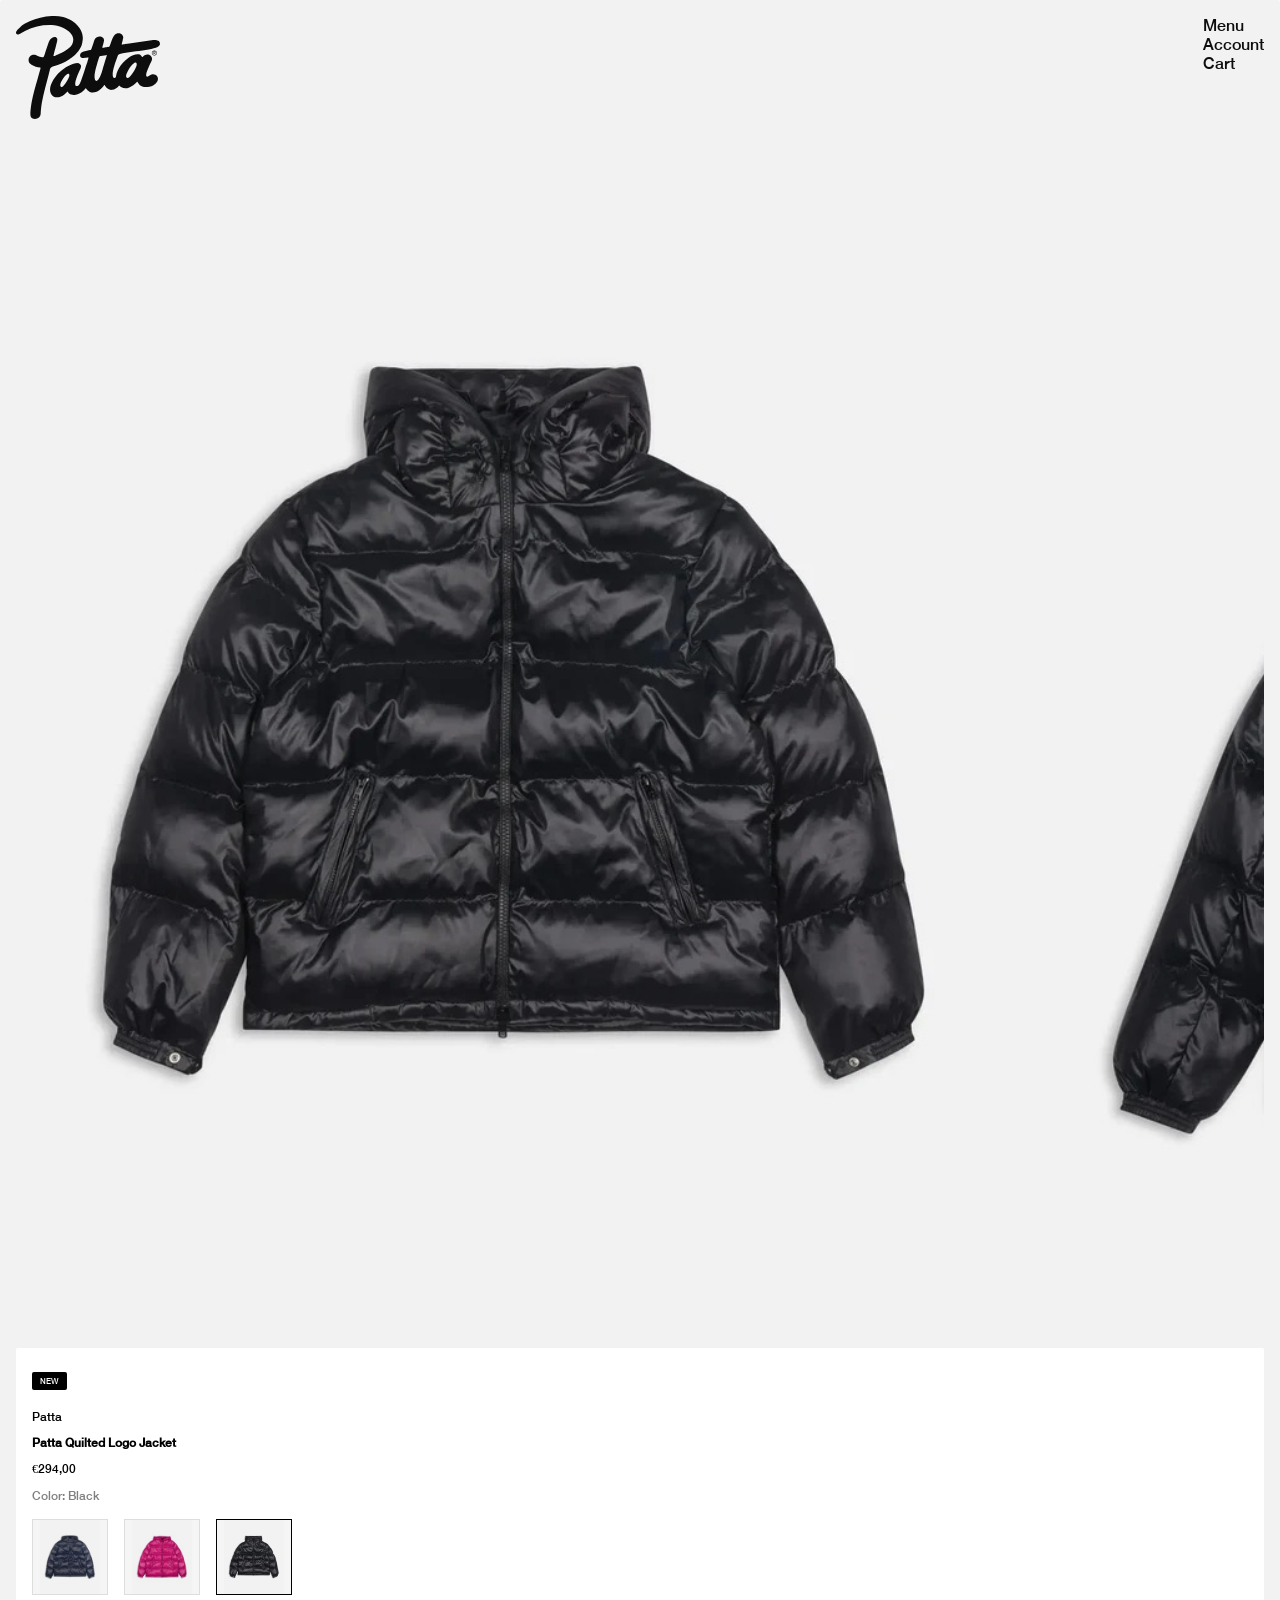
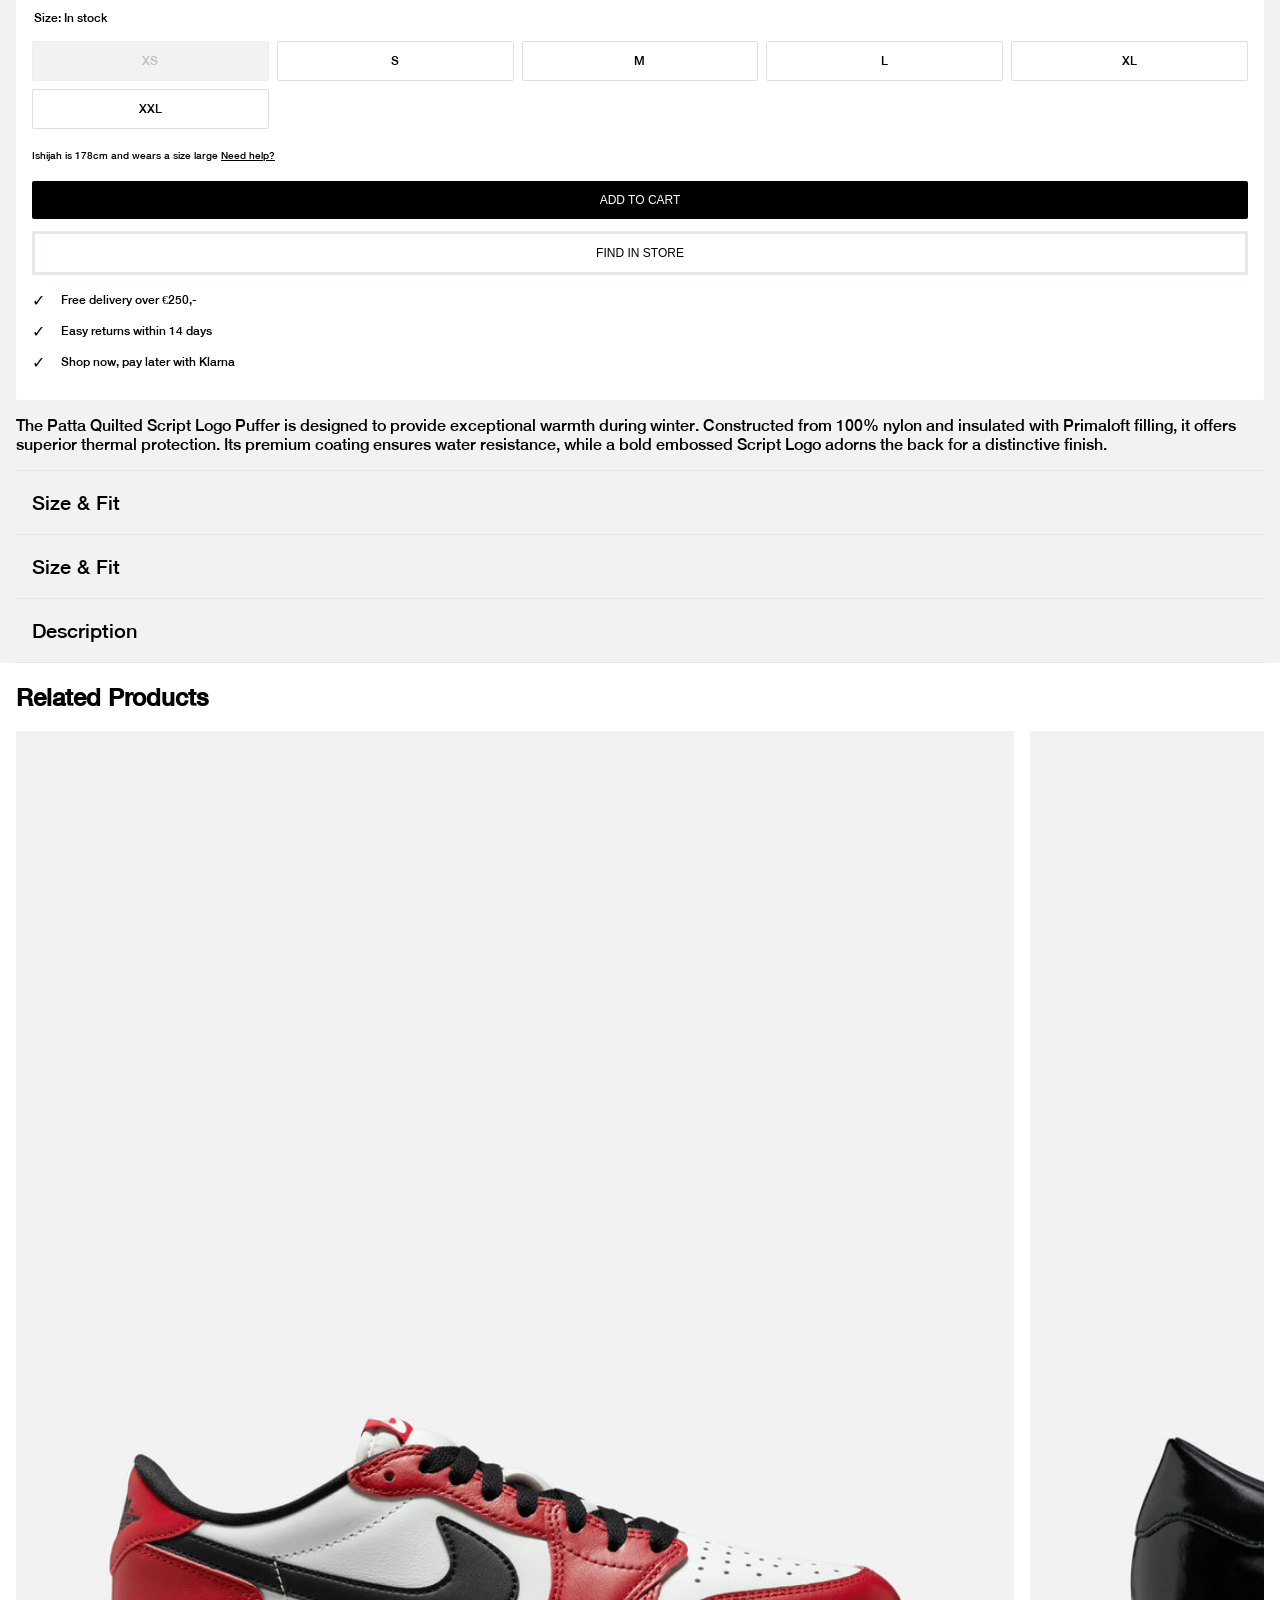
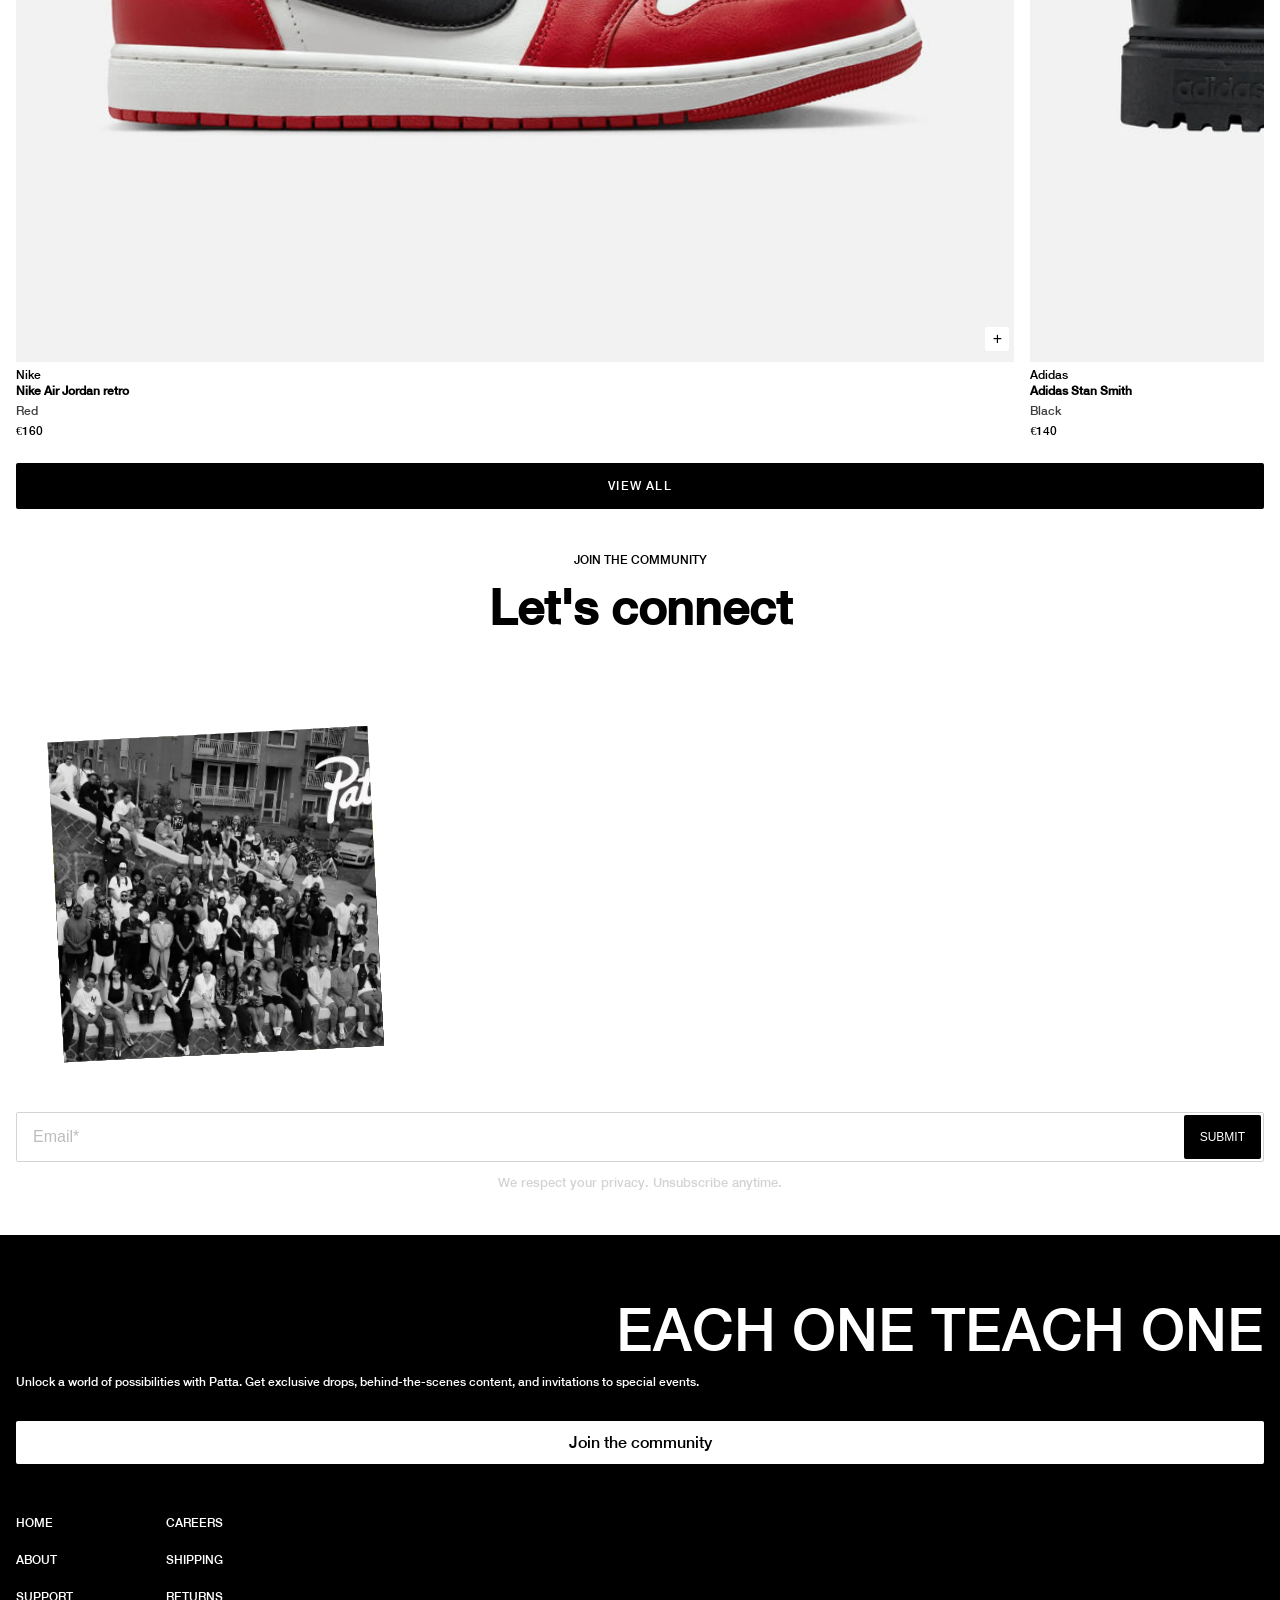
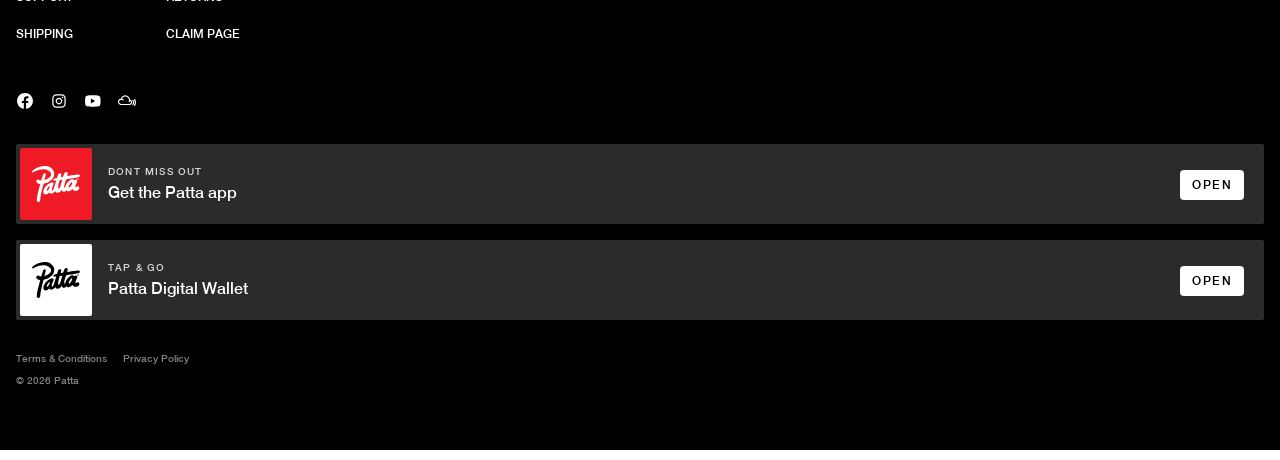
==== product.html @ f7dafc35 "Add files via upload" ====
<!DOCTYPE html>
<html lang="nl">
	
<head>
	<meta charset="UTF-8">
	<meta name="author" content="Daan de Sanders">
	<meta name="viewport" content="width=device-width, initial-scale=1">
	
	<title>Patta</title>
	
	<link href="styles/product.css" rel="stylesheet">
	<link rel="icon" type="image/svg+xml" href="images/PattaLogoSite.png">
</head>

<body>
	<header>
		<nav>
			<img src="/images/pattaLogo.svg" alt="patta logo svg">
			<ul>
				<li><a href="">Menu</a></li>
				<li><a href="">Account</a></li>
				<li><a href="">Cart</a></li>
			</ul>
		</nav>
	</header>

    <main>
        <section>
            <ul>
                <li><img src="/images/JasZwart.jpeg" alt=""></li>
                <li><img src="/images/JasZwartAchterkant.jpeg" alt=""></li>
                <li><img src="/images/JasZwartCloseUp.jpeg" alt=""></li>
                <li><img src="/images/JasZwartCloseUp2.jpeg" alt=""></li>
                <li><img src="/images/JasZwartAchterkantModel.jpeg" alt=""></li>
            </ul>

            <ul>
                <li>
                    <p>NEW</p>
                    <p>Patta</p>
                    <h1>Patta Quilted Logo Jacket</h1>
                    <p>€294,00</p>
                    <p>Color: Black</p>
                </li>
                <li>
                    <ul>
                        <li>
                        <label>
                            <input type="radio" name="color" value="blue">
                            <img src="/images/PufferBlauw.png" alt="">
                        </label>
                        </li>

                        <li>
                        <label>
                            <input type="radio" name="color" value="pink">
                            <img src="/images/PufferRozeProduct.jpeg" alt="">
                        </label>
                        </li>

                        <li>
                        <label>
                            <input type="radio" name="color" value="black" checked>
                            <img src="/images/JasZwart.jpeg" alt="">
                        </label>
                        </li>
                    </ul>
                </li>
                <li>
                    <form>
                        <fieldset>
                            <legend>Size: In stock</legend>

                            <label>
                            <input type="radio" name="size" value="XS" disabled>
                            XS
                            </label>

                            <label>
                            <input type="radio" name="size" value="S">
                            S
                            </label>

                            <label>
                            <input type="radio" name="size" value="M">
                            M
                            </label>

                            <label>
                            <input type="radio" name="size" value="L">
                            L
                            </label>

                            <label>
                            <input type="radio" name="size" value="XL">
                            XL
                            </label>

                            <label>
                            <input type="radio" name="size" value="XXL">
                            XXL
                            </label>
                        </fieldset>
                            <p>Ishijah is 178cm and wears a size large
                                <a href="">Need help?</a>
                            </p>
                            <button type="submit">ADD TO CART</button>
                            <button>FIND IN STORE</button>
                        </form>
                    </li>
                    <li>
                        <ul>
                            <li>
                                <p>Free delivery over €250,-</p>
                            </li>
                            <li>
                                <p>Easy returns within 14 days</p>
                            </li>
                            <li>
                                <p>Shop now, pay later with Klarna</p>
                            </li>
                        </ul>
                    </li>
    </ul>

    <p>The Patta Quilted Script Logo Puffer is designed to provide exceptional warmth during winter. Constructed from 100% nylon and insulated with Primaloft filling, it offers superior thermal protection. Its premium coating ensures water resistance, while a bold embossed Script Logo adorns the back for a distinctive finish.</p>
       
        <details>
            <summary>
                Size & Fit
            </summary>
                <p>
                    Ishijah is 178cm and wears a size large
                </p>
                <a href="">Need help?</a>
       </details>

        <details>
            <summary>
                Size & Fit
            </summary>
                <p>
                    We offer UPS Standard, Express Saver, and Express shipping options. Final prices are calculated at checkout and exclude import duties which will be charged by UPS after clearing customs.
                    <br>
                    We accept returns within 14 days. We kindly remind you that sale items can only be refunded as store credit.
                    </br>
                </p>
                <a href="">More info</a>
       </details>

        <details>
            <summary>
                Description
            </summary>
                <p>
                    - Main fabric: 100% Nylon (Coated)
                    - Water resistant
                    - Primaloft filling (100% polyester)
                    - Soft polyamide lining (100% polyamide)
                    - Large script logo quilted artwork on back
                    - Drawcord adjustable hem and hood
                    - Snap Button adjustable cuff
                    - YKK main and pocket zip closures
                </p>
       </details>
</section>

<section>
    <h2>
        Related Products
    </h2>
    <ul>
        <li>
          <article>
            <a href="">
                <img src="/images/NikeRood.jpg" alt="Lage rode Nike schoenen">
              <p>Nike</p>
				<h3>Nike Air Jordan retro</h3>
			  <p>Red</p>
              <p>€160</p>
            </a>
			<button>+</button>
          </article>
        </li>

        <li>
          <article>
            <a href="">
                <img src="/images/AdidasZwart.jpg" alt="lage zwarte adidias schoenen">
			  <p>Adidas</p>
			<h3>Adidas Stan Smith</h3>
			  <p>Black</p>
              <p>€140</p>
            </a>
        <button>+</button>
          </article>
        </li>

		<li>
          <article>
            <a href="">
                <img src="/images/JordanWit.png" alt="zwarte adidias">
			  <p>Jordan</p>
			<h3>Air Jordan 4</h3>
			  <p>White</p>
              <p>€140</p>
            </a>
        <button>+</button>
          </article>
        </li>

		<li>
          <article>
            <a href="">
                <img src="/images/NikeZwart.jpg" alt="zwarte adidias">
			  <p>Jordan</p>
			<h3>Air Jordan 4</h3>
			  <p>White</p>
              <p>€140</p>
            </a>
            <button>+</button>
          </article>
        </li>

      </ul>
    <a href="">View all</a>

</section>

	<section>
	<p> join the community</p>
      <h2>Let's connect</h2>
	  <ul>
		<li>
			<img src="/images/Familie.jpeg" alt="">
		</li>

		<li>
			<img src="/images/Gang.jpeg" alt="">
		</li>

		<li>
			<img src="/images/HardLopen.jpeg" alt="">
		</li>

		<li>
			<img src="/images/JasWaslijn.jpeg" alt="">
		</li>

		<li>
			<img src="/images/MeisjeJas.jpeg" alt="">
		</li>

		<li>
			<img src="/images/PattaBarca.jpeg" alt="">
		</li>

		<li>
			<img src="/images/RaceFietsen.jpeg" alt="">
		</li>

		<li>
			<img src="/images/Team.png" alt="">
		</li>
	  </ul>

      <form action="" method="post">
		<input type="email" placeholder="Email*" />
        <button type="submit">Submit</button>
      </form>
      <p>We respect your privacy. Unsubscribe anytime.</p>
    </section>
    </main>

    	<footer>
		<p>Each one Teach one</p>
		<p>Unlock a world of possibilities with Patta. Get exclusive drops, behind-the-scenes content, and invitations to special events.</p>
		<a href="">Join the community</a>
		<nav aria-label="Footer">
		<ul>
			<li><a href="">Home</a></li>
			<li><a href="">About</a></li>
			<li><a href="">Support</a></li>
			<li><a href="">Shipping</a></li>
		</ul>

		<ul>
			<li><a href="">Careers</a></li>
			<li><a href="">Shipping</a></li>
			<li><a href="">Returns</a></li>
			<li><a href="">Claim page</a></li>
		</ul>

		<ul>
			<li><a href=""><img src="/images/FacebookLogo.svg" alt=""></a></li>
			<li><a href=""><img src="/images/InstagramLogo.svg" alt=""></a></li>
			<li><a href=""><img src="/images/YouTubeLogo.svg" alt=""></a></li>
			<li><a href=""><img src="/images/MixCloudLogo.png" alt=""></a></li>

		</ul>
		</nav>

		<ul>
			<li><img src="/images/PattaAppRood.svg" alt=""></li>
			<li><p>dont miss out</p>
			<p>Get the Patta app</p></li>
			<li><a href="">OPEN</a></li>
		</ul>

		<ul>
			<li><img src="/images/PattaAppLogoWit.svg" alt=""></li>
				<li><p>TAP & GO</p>
				<p>Patta Digital Wallet</p></li>
			<li><a href="">OPEN</a></li>
		</ul>
<ul>
	<li><a href="">Terms & Conditions</a></li>
	<li><a href="">Privacy Policy</a></li>
</ul>

<p>© 2026 Patta</p>
  </footer>

  	<script defer src="scripts/script.js"></script>
</body>
---- styles/product.css ----
/**************/
/* CSS REMEDY */
/**************/
*, *::after, *::before {
  box-sizing:border-box;  
}






/*********************/
/* CUSTOM PROPERTIES */
/*********************/
:root {
	/* startje */
	--color-text:#111;
	--color-background:#eee;
}

@font-face {
  font-family: "Helvetica Neue";
  src: url("../fonts/HelveticaNeue-Medium.ttf") format("truetype");
  font-weight: 500;
  font-style: normal;
  font-display: swap;
}

body{
	  font-family: "Helvetica Neue";
}

html, body {
  width: 100%;
  margin: 0;
  padding: 0;
  overscroll-behavior: none;
  

  /* nodig voor het omkeer effect van de elementen in de header */
  /* bron sanne */
  background-color: #fff;;
}

header {
  position: fixed;
  top: 0;
  left: 0;
  right: 0;
  z-index: 10; 
  transition: transform 0.3s ease;

  /* voor het omkeer effect van de elementen in de header */
  /* bron sanne */
  mix-blend-mode: difference;
  color:white;
}

header.poef {
  transform: translateY(-100%);
}

header nav{
	display: flex;
 	justify-content: space-between;
}

header nav img{
	width: 10rem;
	padding-left: 16px;
	padding-top: 16px;

}

header nav ul {
	list-style: none;
	margin: 0;
	padding: 16px;
	font-family: Helvetica Neue;

}

header nav a{
	color: inherit;
  	text-decoration: none;
}

section:first-of-type {
    background-color: #F2F2F2;
	width: 100%;
    padding-left: 16px;
    padding-right: 16px;
    border-radius: 2px;
}

section:first-of-type > ul:first-of-type{
display: flex;
  gap: 8px;

  list-style: none;
  margin: 0;
  padding: 0;
  padding-top: 100px;

  overflow-x: auto;
  scroll-snap-type: x mandatory;
}

 section:first-of-type ul:first-of-type li{
  flex:0 0 80%;
  scroll-snap-align:start;
}

 section:first-of-type ul:first-of-type img{
  display:block;
  width:100%;
  height:auto;
}

 section:first-of-type > ul:nth-of-type(2){
  list-style:none;
  margin: 0;
  padding: 1em;
  background:#fff;
  border-radius: 2px;
}

 section:first-of-type > ul:nth-of-type(2) > li:first-of-type p:first-of-type{
  display:inline-block;
  padding:.25rem .5rem;
  background:#000;
  color:#fff;
  font-size: 8px;
  border-radius: 2px;
}

 section:first-of-type > ul:nth-of-type(2) > li:first-of-type h1{
  font-size: 12px;
  padding: 0;
  margin: 0;
}


 section:first-of-type > ul:nth-of-type(2) > li:first-of-type p{
font-size: 12px;
}

 section:first-of-type > ul:nth-of-type(2) > li:first-of-type p:nth-of-type(4){
font-size: 12px;
color: gray;
}

section:nth-of-type(1) > ul:nth-of-type(2) > li:nth-of-type(2) > ul{
  display:flex;
  gap:1rem;

  margin:1rem 0;
  padding:0;
  list-style:none;
}

section:nth-of-type(1) > ul:nth-of-type(2) > li:nth-of-type(2) > ul > li {
  flex: 0 0 4.75rem;   /* dit is de breedte */
  height:4.75rem;

  border:1px solid #ddd;
  background:#f5f5f5;
}

section:nth-of-type(1) > ul:nth-of-type(2) > li:nth-of-type(2) > ul > li img{
  width:100%;
  height:100%;
  object-fit:contain;
  display:block;
}

section:nth-of-type(1)
> ul:nth-of-type(2)
> li:nth-of-type(2)
> ul
> li input{
  position:absolute;
  opacity:0;
}

section:nth-of-type(1)
> ul:nth-of-type(2)
> li:nth-of-type(2)
> ul
> li input:checked + img{
  outline:1px solid black;
}

section:first-of-type form fieldset{
  border:0;
  margin:0;
  padding:0;

  display:grid;
  grid-template-columns:repeat(5, 1fr);
  gap:.5rem;
}

section:first-of-type form legend{
  font-size:12px;
    margin-bottom: 1rem;
}

section:first-of-type form fieldset label{
  height: 40px;
  display:grid;
  place-items:center;

  font-size: 12px;

  border:1px solid #e0e0e0;
  border-radius:2px;
  background:#fff;

  cursor:pointer;
}

section:first-of-type form fieldset label input{
  position:absolute;
  opacity:0;
}

/* geselecteerd */
section:first-of-type form fieldset label:has(input:checked){
  border-color:#000;
  border-width: 1px;
}

section:first-of-type form fieldset label:has(input:disabled){
  background:#f2f2f2;
  color:#bdbdbd;
  border-color:#eee;
}

section:first-of-type form p{
    font-size: 10px;
    padding-top: 1em;
    padding-bottom: 1em;
}

section:first-of-type form p a{
    color: #000;
}

section:first-of-type form button:first-of-type{
    color:#fff;
    background-color: #000;
    width: 100%;
    padding-top: 1em;
    padding-bottom: 1em;
    border: none;
    font-size: 12px;
    border-radius: 2px;
}

section:first-of-type form button:nth-of-type(2){
    color:#000;
    background-color: #fff;
    width: 100%;
    padding-top: 1em;
    padding-bottom: 1em;
    margin-top: 1em;
    border: solid #e5e7eb;
    font-size: 12px;
    border-radius: 2px;
}

section:first-of-type > ul:nth-of-type(2) > li:nth-of-type(4) > ul{
  list-style:none;
  padding:0;
  margin: 0;
  margin-top: 1em;
}

section:first-of-type > ul:nth-of-type(2) > li:nth-of-type(4) > ul > li::before{
  content:"✓";

}

section:first-of-type > ul:nth-of-type(2) > li:nth-of-type(4) > ul > li{
  display:flex;
  gap:1rem;
  align-items:center;
  margin:.75rem 0;
}

section:first-of-type > ul:nth-of-type(2) > li:nth-of-type(4) > ul > li p{
  margin:0;
  font-size:12px;
}

section:first-of-type details{
  border-top:1px solid #e6e6e6;
}

section:first-of-type details:last-of-type{
  border-bottom:1px solid #e6e6e6;
}

section:first-of-type summary{
  list-style:none;
  cursor:pointer;

  padding:1.25rem 16px;

  display:flex;
  align-items:center;
  justify-content:space-between;

  font-size:1.25rem;
}


section:nth-of-type(2){
  padding-left:16px;
  padding-right:16px;
}

section:nth-of-type(2) article{
  position:relative;
}

section:nth-of-type(2) button{
  position:absolute;
  bottom:88px;
  right:5px;
  background-color:white;
  border:none;
  border-radius:2px;
  margin:0;
  padding:0;
  width:24px;
  height:24px;
  font-size:16px;
}

section:nth-of-type(2) ul{
  display:flex;
  gap:16px;

  list-style:none;
  margin:0;
  padding:0;

  overflow-x:auto;
  scroll-snap-type:x mandatory;
}

section:nth-of-type(2) li{
  flex:0 0 80%;
  scroll-snap-align:start;
}

section:nth-of-type(2) ul li img{
  width:100%;
  height:100%;
  object-fit:contain;
  display:block;
}

section:nth-of-type(2) > a:last-of-type{
  display:block;
  margin-top:24px;
  padding:16px 0;

  background:black;
  color:white;

  text-align:center;
  text-transform:uppercase;
  letter-spacing:0.1em;
  font-size:12px;

  text-decoration:none;
  border-radius:2px;
}

section:nth-of-type(2) a{
  text-decoration:none;
  color:black;
}

section:nth-of-type(2) p {
	font-size: 12px;
	margin: 0;
	padding: 0;
	padding-top: 6px;
}

section:nth-of-type(2) article p:nth-of-type(2) {
  opacity: 0.75;
}

section:nth-of-type(2) h3 {
	font-size: 12px;
	margin: 0;
	padding-top: 2px;

}


section:last-of-type{
  padding-left:16px;
  padding-right:16px;
  margin-top:32px;
  margin-bottom:32px;
  text-align:center;
  overflow:hidden;
}

section:last-of-type p:first-of-type{
  text-transform:uppercase;
  font-size:12px;
}

section:last-of-type h2{
    font-size: 48px;
    padding: 0;
    margin: 0;
    padding-bottom: 28px;
}

/* bron sanne */
section:last-of-type ul{
  --blokje-size:min(60vw, 20em);
  --caro-duration:32s;

  margin:0;
  padding-top:3rem;
  padding-bottom:5rem;
  list-style-type:"";

  display:grid;

  perspective:90em;
  transform-style:preserve-3D;

  rotate:z -3deg;
}

/* bron sanne */
section:last-of-type li{
  grid-column-start:1;
  grid-row-start:1;
  width:var(--blokje-size);
  aspect-ratio:1;

  animation:rotate3D var(--caro-duration) infinite linear;
  animation-delay:calc(var(--caro-duration) / sibling-count() * sibling-index() * -1);

  backface-visibility:hidden;
}

section:last-of-type:hover li{
  animation-play-state:paused;
}

section:last-of-type ul img{
  width:100%;
  height:100%;
  object-fit:cover;
  display:block;
}

section:last-of-type form{
  width:100%;
  display:flex;
  align-items:center;

  border:1px solid lightgray;
  border-radius:2px;
  background:#fff;
}

section:last-of-type form input{
  flex:1;
  font-size:1rem;
  padding:0 1rem;
  height:3rem;
  border:none;
  min-width:0;
}

section:last-of-type form input::placeholder{
  color:#bdbdbd;
}

section:last-of-type form button{
  border:none;
  background:#000;
  font-size:12px;
  color:#fff;

  padding:15px 1rem;
  margin:0 2px 0 0;

  text-transform:uppercase;
  border-radius:2px;
}

section:last-of-type p:last-of-type{
  font-size:0.8rem;
  color:lightgray;
}

footer{
	background-color: #000;
	color: #fff;
	padding-top: 60px;
	padding-left: 16px;
	padding-right: 16px;
}

footer > p:first-of-type{
	font-size: 58px;
	text-transform: uppercase;
	text-align: right;
	padding: 0;
	margin: 0;
}


footer > p:nth-of-type(2){
	font-size: 12px;
	margin-bottom: 32px;

}

footer > a:first-of-type{
	text-decoration: none;
	background-color:#fff;
	color:#000;
	display: block;
	text-align: center;
	padding: 12px;
	border-radius: 2px;
}


footer nav:nth-of-type(1){
  margin-top: 48px;
  display: grid;
  grid-template-columns: 1fr 1fr;
  gap: 0;
  max-width: 300px;
}

footer nav:nth-of-type(1) ul{
  list-style: none;
  margin: 0;
  padding: 0;
}

footer nav:nth-of-type(1) li{
  margin-bottom: 18px;
}

footer nav:nth-of-type(1) a{
  color: #fff;
  text-decoration: none;
  text-transform: uppercase;
  font-size: 12px;
  background-color: none;
}

footer nav ul:nth-of-type(3) {
  display: flex;
  gap: 16px;
  margin-top: 32px;
}

footer nav ul:nth-of-type(3) img {
  width: 18px;
  height: 18px;
  display: block;
}

footer > ul:nth-of-type(1),
footer > ul:nth-of-type(2) {
  list-style: none;
  padding: 4px;
  display: flex;
  align-items: center;

  gap: 16px;

  background: #2b2b2b;
  border-radius: 2px;
}

footer > ul:nth-of-type(1) li:first-child img,
footer > ul:nth-of-type(2) li:first-child img {
  border-radius: 2px;
  display: block;
}

footer > ul:nth-of-type(1) li:nth-child(2) p:first-child,
footer > ul:nth-of-type(2) li:nth-child(2) p:first-child {
  font-size: 10px;
  letter-spacing: 0.12em;
  margin: 0 0 6px;
  opacity: 0.8;
  text-transform: uppercase;
}

footer > ul li:nth-child(2) {
  flex: 1;
}

footer > ul:nth-of-type(1) li:nth-child(2) p:last-child,
footer > ul:nth-of-type(2) li:nth-child(2) p:last-child {
  font-size: 16px;
  margin: 0;
}

footer > ul:nth-of-type(1) li:last-child a,
footer > ul:nth-of-type(2) li:last-child a {
  text-decoration: none;
  color: #000;
  background: #fff;

  padding: 8px 12px;
  border-radius: 4px;

  font-size: 12px;
  letter-spacing: 0.12em;
  text-transform: uppercase;  
  margin-right: 16px;

}
footer ul:last-of-type {
	list-style: none;
	display: flex;
	padding: 0;
  	margin: 32px 0 8px;
	gap: 16px;
	font-size: 10px;
}

footer ul:last-of-type a {
	text-decoration: none;
	color: gray;
}

footer > p:last-of-type{
	color: gray;
	font-size: 10px;
	padding-bottom: 64px;
}

@keyframes rotate3D {
  0% {
    transform:
      rotateY(0deg)
      translateZ( calc( var(--blokje-size) * 1.3 ) );
  }
  100% {
    transform:
      rotateY(-360deg)
      translateZ( calc( var(--blokje-size) * 1.3  ) );
  }
}
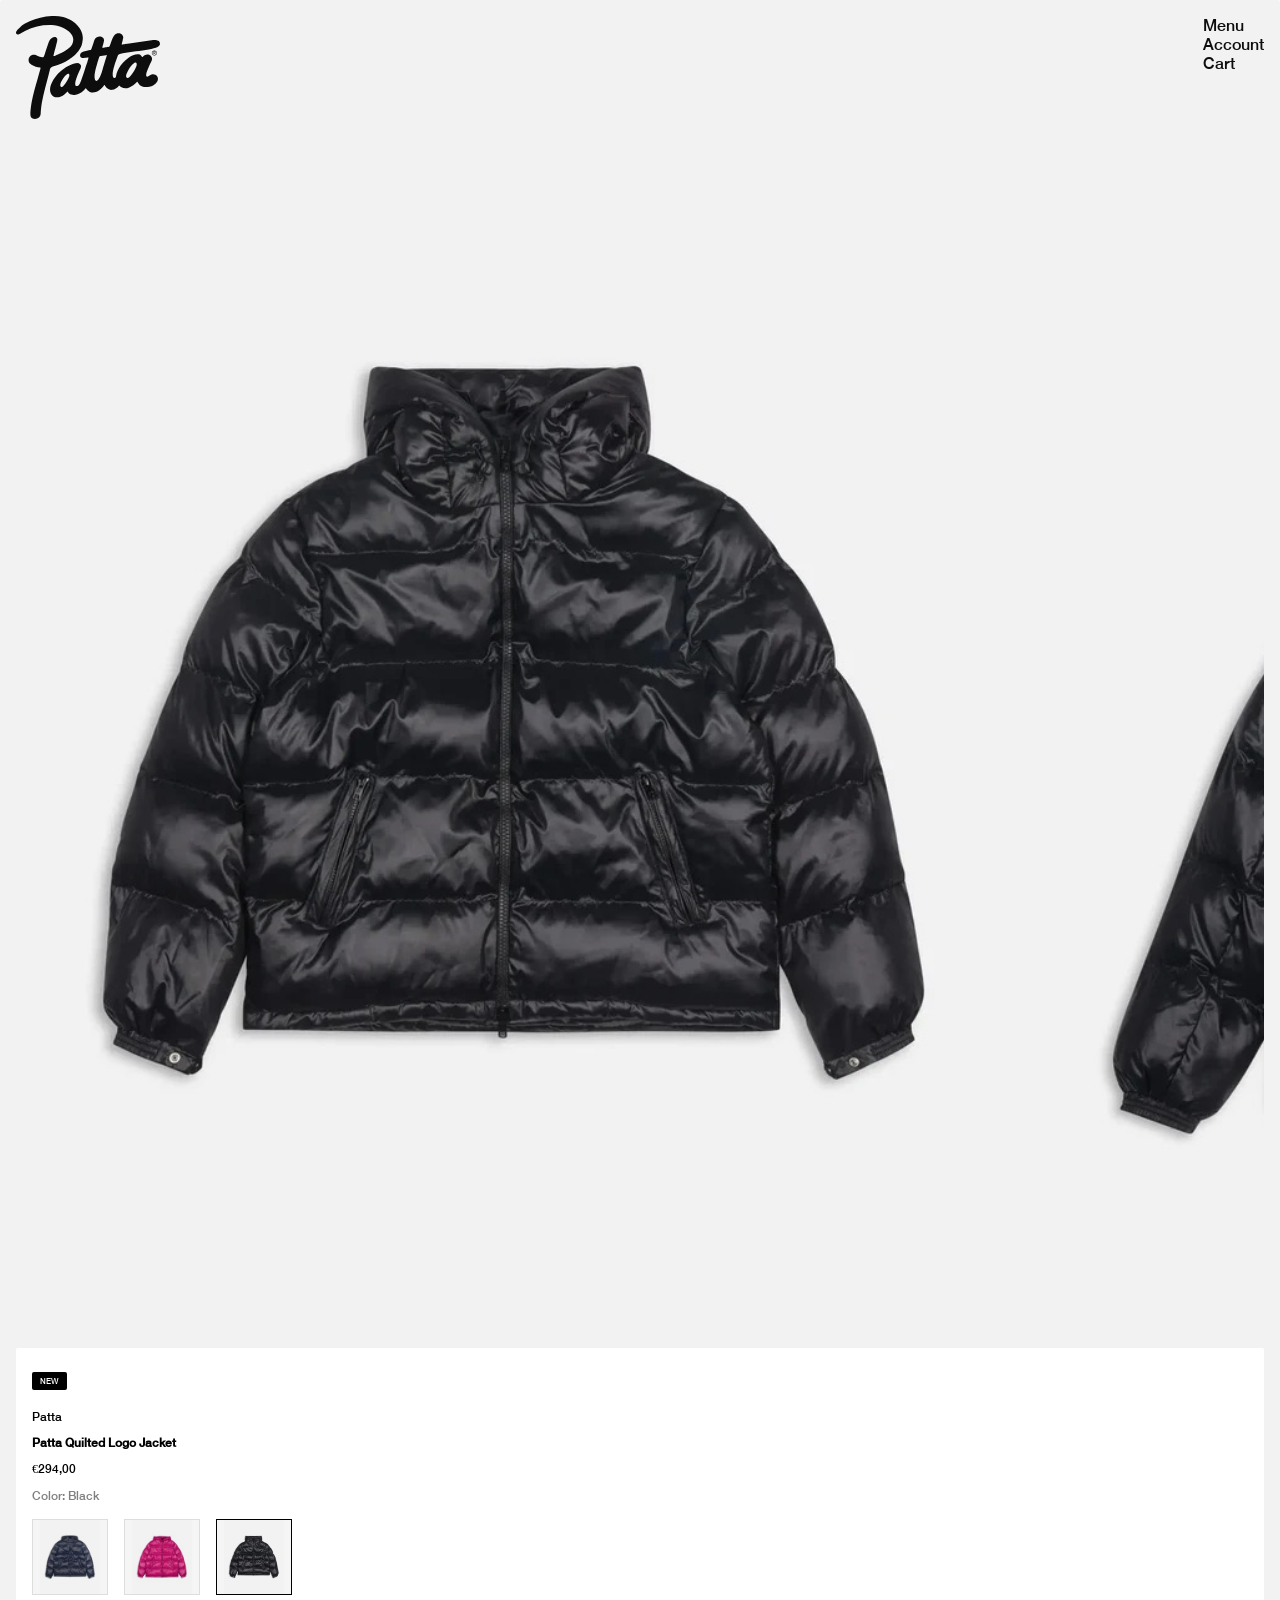
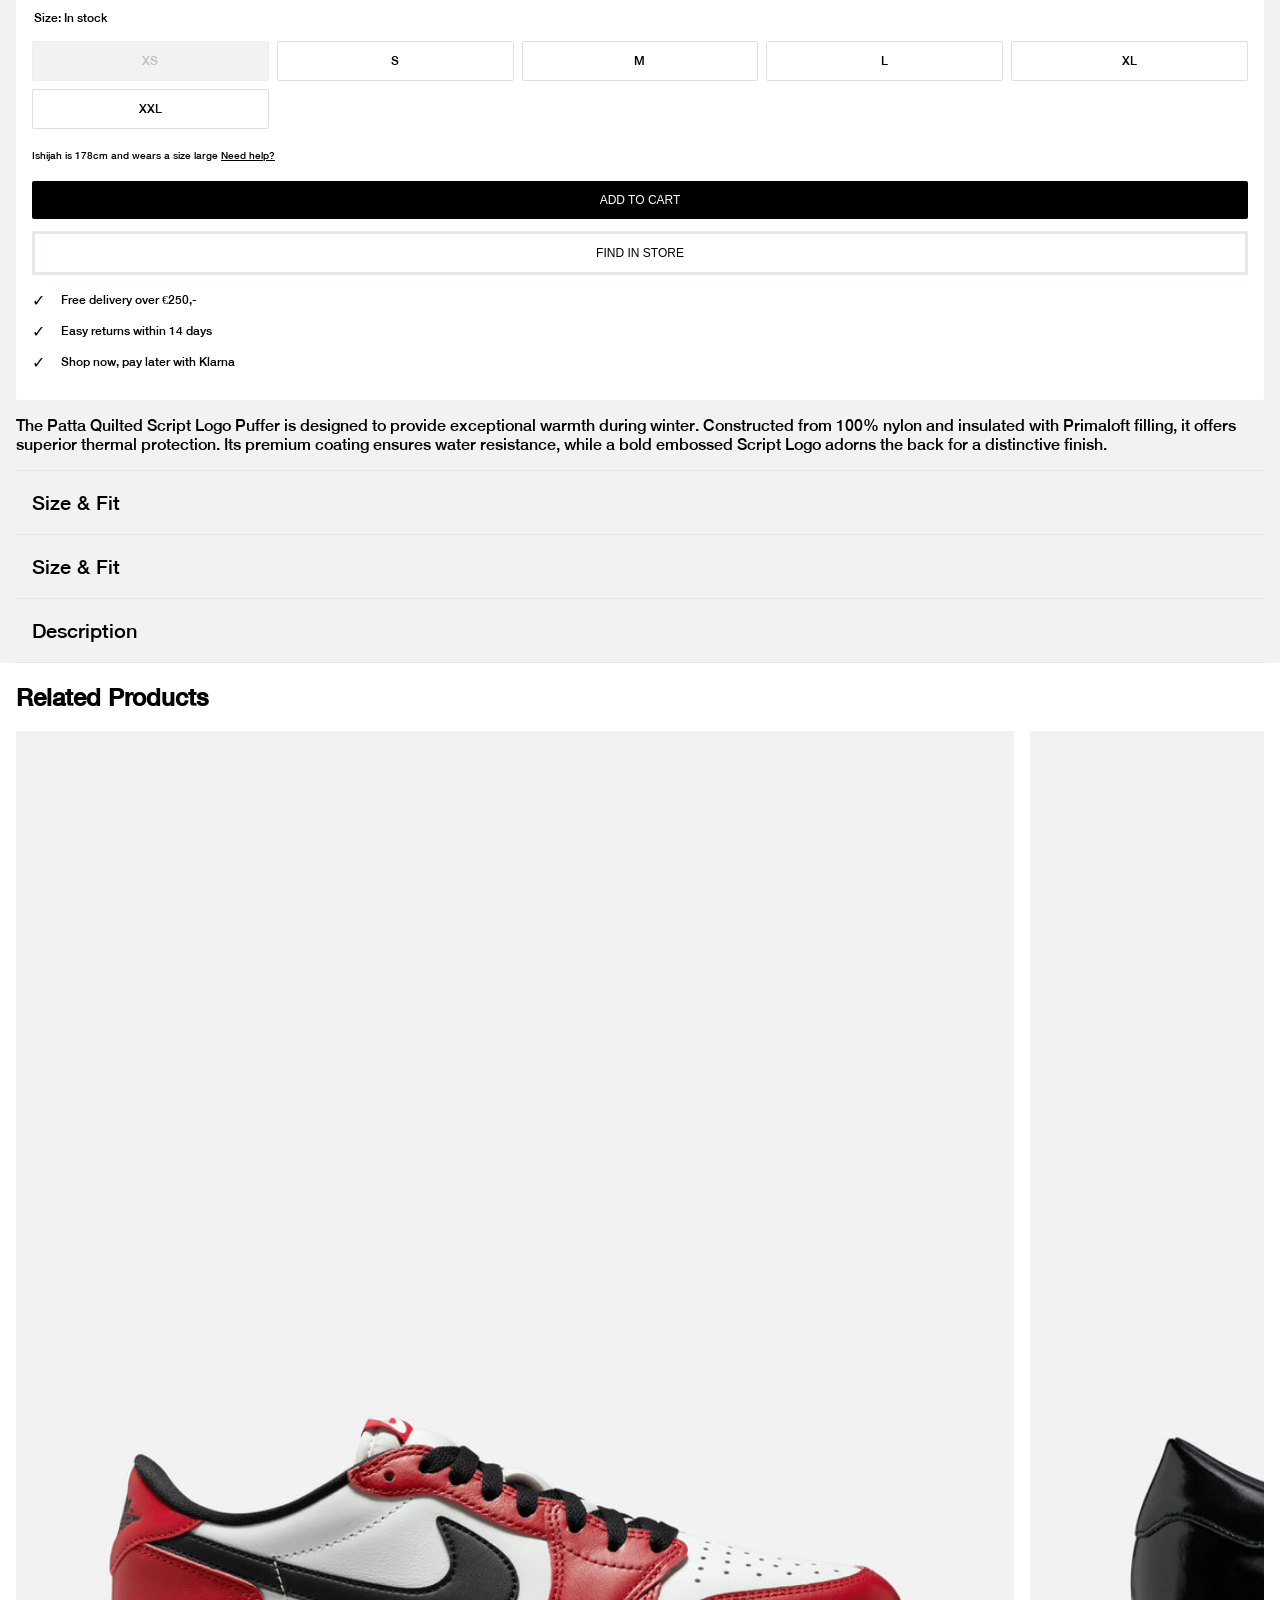
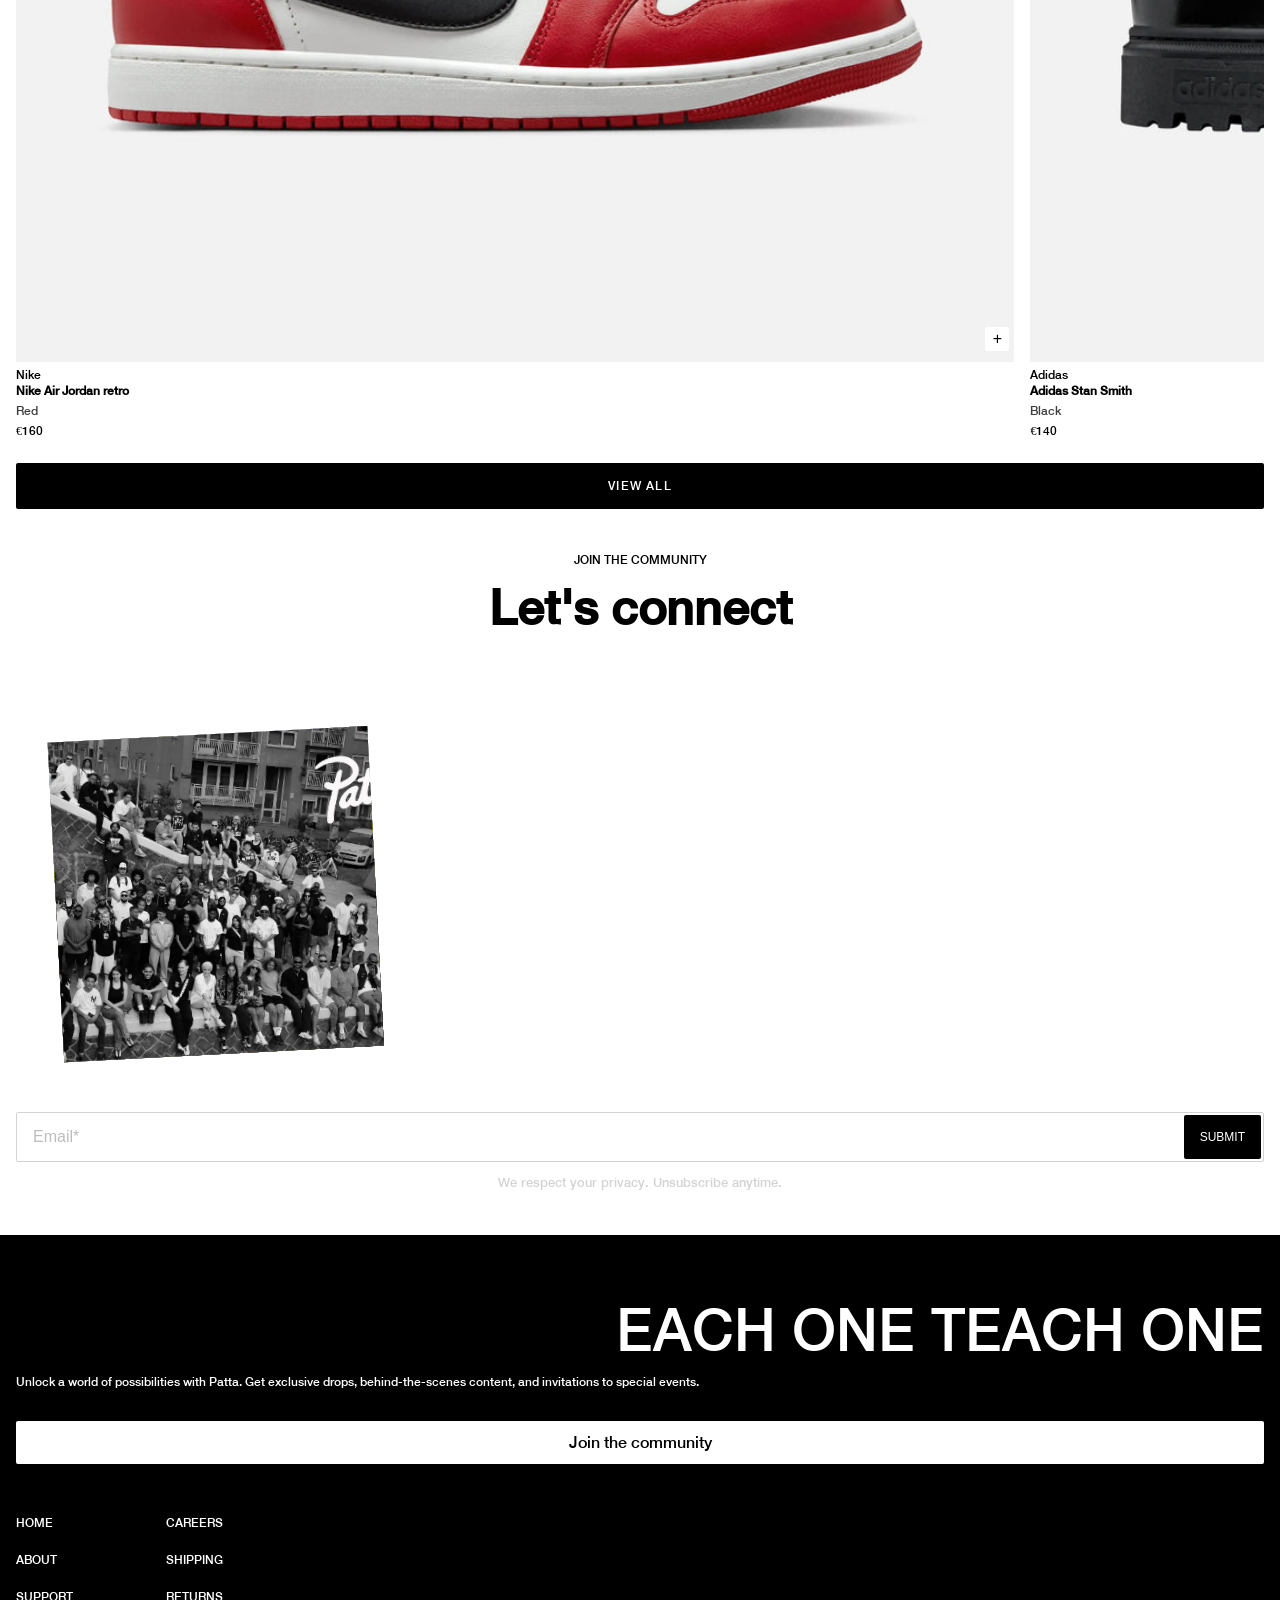
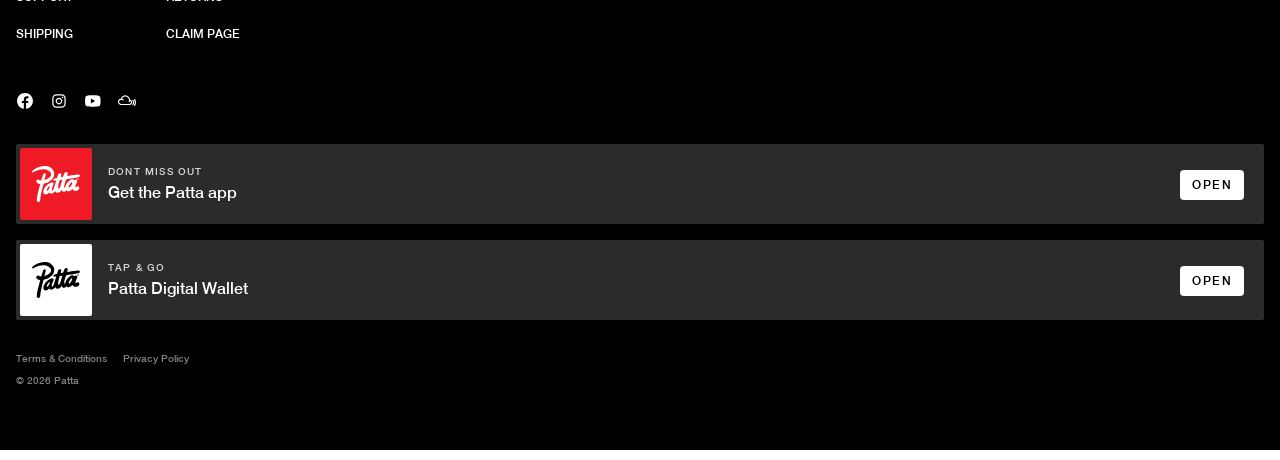
==== commit f9375cb9: "Add files via upload" ====
--- a/product.html
+++ b/product.html
@@ -15,7 +15,7 @@
 <body>
 	<header>
 		<nav>
-			<img src="/images/pattaLogo.svg" alt="patta logo svg">
+			<img src="images/pattaLogo.svg" alt="patta logo svg">
 			<ul>
 				<li><a href="">Menu</a></li>
 				<li><a href="">Account</a></li>
@@ -27,11 +27,11 @@
     <main>
         <section>
             <ul>
-                <li><img src="/images/JasZwart.jpeg" alt=""></li>
-                <li><img src="/images/JasZwartAchterkant.jpeg" alt=""></li>
-                <li><img src="/images/JasZwartCloseUp.jpeg" alt=""></li>
-                <li><img src="/images/JasZwartCloseUp2.jpeg" alt=""></li>
-                <li><img src="/images/JasZwartAchterkantModel.jpeg" alt=""></li>
+                <li><img src="images/JasZwart.jpeg" alt=""></li>
+                <li><img src="images/JasZwartAchterkant.jpeg" alt=""></li>
+                <li><img src="images/JasZwartCloseUp.jpeg" alt=""></li>
+                <li><img src="images/JasZwartCloseUp2.jpeg" alt=""></li>
+                <li><img src="images/JasZwartAchterkantModel.jpeg" alt=""></li>
             </ul>
 
             <ul>
@@ -47,7 +47,7 @@
                         <li>
                         <label>
                             <input type="radio" name="color" value="blue">
-                            <img src="/images/PufferBlauw.png" alt="">
+                            <img src="images/PufferBlauw.png" alt="">
                         </label>
                         </li>
 
@@ -61,7 +61,7 @@
                         <li>
                         <label>
                             <input type="radio" name="color" value="black" checked>
-                            <img src="/images/JasZwart.jpeg" alt="">
+                            <img src="images/JasZwart.jpeg" alt="">
                         </label>
                         </li>
                     </ul>
@@ -173,7 +173,7 @@
         <li>
           <article>
             <a href="">
-                <img src="/images/NikeRood.jpg" alt="Lage rode Nike schoenen">
+                <img src="images/NikeRood.jpg" alt="Lage rode Nike schoenen">
               <p>Nike</p>
 				<h3>Nike Air Jordan retro</h3>
 			  <p>Red</p>
@@ -186,7 +186,7 @@
         <li>
           <article>
             <a href="">
-                <img src="/images/AdidasZwart.jpg" alt="lage zwarte adidias schoenen">
+                <img src="images/AdidasZwart.jpg" alt="lage zwarte adidias schoenen">
 			  <p>Adidas</p>
 			<h3>Adidas Stan Smith</h3>
 			  <p>Black</p>
@@ -199,7 +199,7 @@
 		<li>
           <article>
             <a href="">
-                <img src="/images/JordanWit.png" alt="zwarte adidias">
+                <img src="images/JordanWit.png" alt="zwarte adidias">
 			  <p>Jordan</p>
 			<h3>Air Jordan 4</h3>
 			  <p>White</p>
@@ -212,7 +212,7 @@
 		<li>
           <article>
             <a href="">
-                <img src="/images/NikeZwart.jpg" alt="zwarte adidias">
+                <img src="images/NikeZwart.jpg" alt="zwarte adidias">
 			  <p>Jordan</p>
 			<h3>Air Jordan 4</h3>
 			  <p>White</p>
@@ -232,35 +232,35 @@
       <h2>Let's connect</h2>
 	  <ul>
 		<li>
-			<img src="/images/Familie.jpeg" alt="">
-		</li>
-
-		<li>
-			<img src="/images/Gang.jpeg" alt="">
-		</li>
-
-		<li>
-			<img src="/images/HardLopen.jpeg" alt="">
-		</li>
-
-		<li>
-			<img src="/images/JasWaslijn.jpeg" alt="">
-		</li>
-
-		<li>
-			<img src="/images/MeisjeJas.jpeg" alt="">
-		</li>
-
-		<li>
-			<img src="/images/PattaBarca.jpeg" alt="">
-		</li>
-
-		<li>
-			<img src="/images/RaceFietsen.jpeg" alt="">
-		</li>
-
-		<li>
-			<img src="/images/Team.png" alt="">
+			<img src="images/Familie.jpeg" alt="">
+		</li>
+
+		<li>
+			<img src="images/Gang.jpeg" alt="">
+		</li>
+
+		<li>
+			<img src="images/HardLopen.jpeg" alt="">
+		</li>
+
+		<li>
+			<img src="images/JasWaslijn.jpeg" alt="">
+		</li>
+
+		<li>
+			<img src="images/MeisjeJas.jpeg" alt="">
+		</li>
+
+		<li>
+			<img src="images/PattaBarca.jpeg" alt="">
+		</li>
+
+		<li>
+			<img src="images/RaceFietsen.jpeg" alt="">
+		</li>
+
+		<li>
+			<img src="images/Team.png" alt="">
 		</li>
 	  </ul>
 
@@ -292,23 +292,23 @@
 		</ul>
 
 		<ul>
-			<li><a href=""><img src="/images/FacebookLogo.svg" alt=""></a></li>
-			<li><a href=""><img src="/images/InstagramLogo.svg" alt=""></a></li>
-			<li><a href=""><img src="/images/YouTubeLogo.svg" alt=""></a></li>
-			<li><a href=""><img src="/images/MixCloudLogo.png" alt=""></a></li>
+			<li><a href=""><img src="images/FacebookLogo.svg" alt=""></a></li>
+			<li><a href=""><img src="images/InstagramLogo.svg" alt=""></a></li>
+			<li><a href=""><img src="images/YouTubeLogo.svg" alt=""></a></li>
+			<li><a href=""><img src="images/MixCloudLogo.png" alt=""></a></li>
 
 		</ul>
 		</nav>
 
 		<ul>
-			<li><img src="/images/PattaAppRood.svg" alt=""></li>
+			<li><img src="images/PattaAppRood.svg" alt=""></li>
 			<li><p>dont miss out</p>
 			<p>Get the Patta app</p></li>
 			<li><a href="">OPEN</a></li>
 		</ul>
 
 		<ul>
-			<li><img src="/images/PattaAppLogoWit.svg" alt=""></li>
+			<li><img src="images/PattaAppLogoWit.svg" alt=""></li>
 				<li><p>TAP & GO</p>
 				<p>Patta Digital Wallet</p></li>
 			<li><a href="">OPEN</a></li>
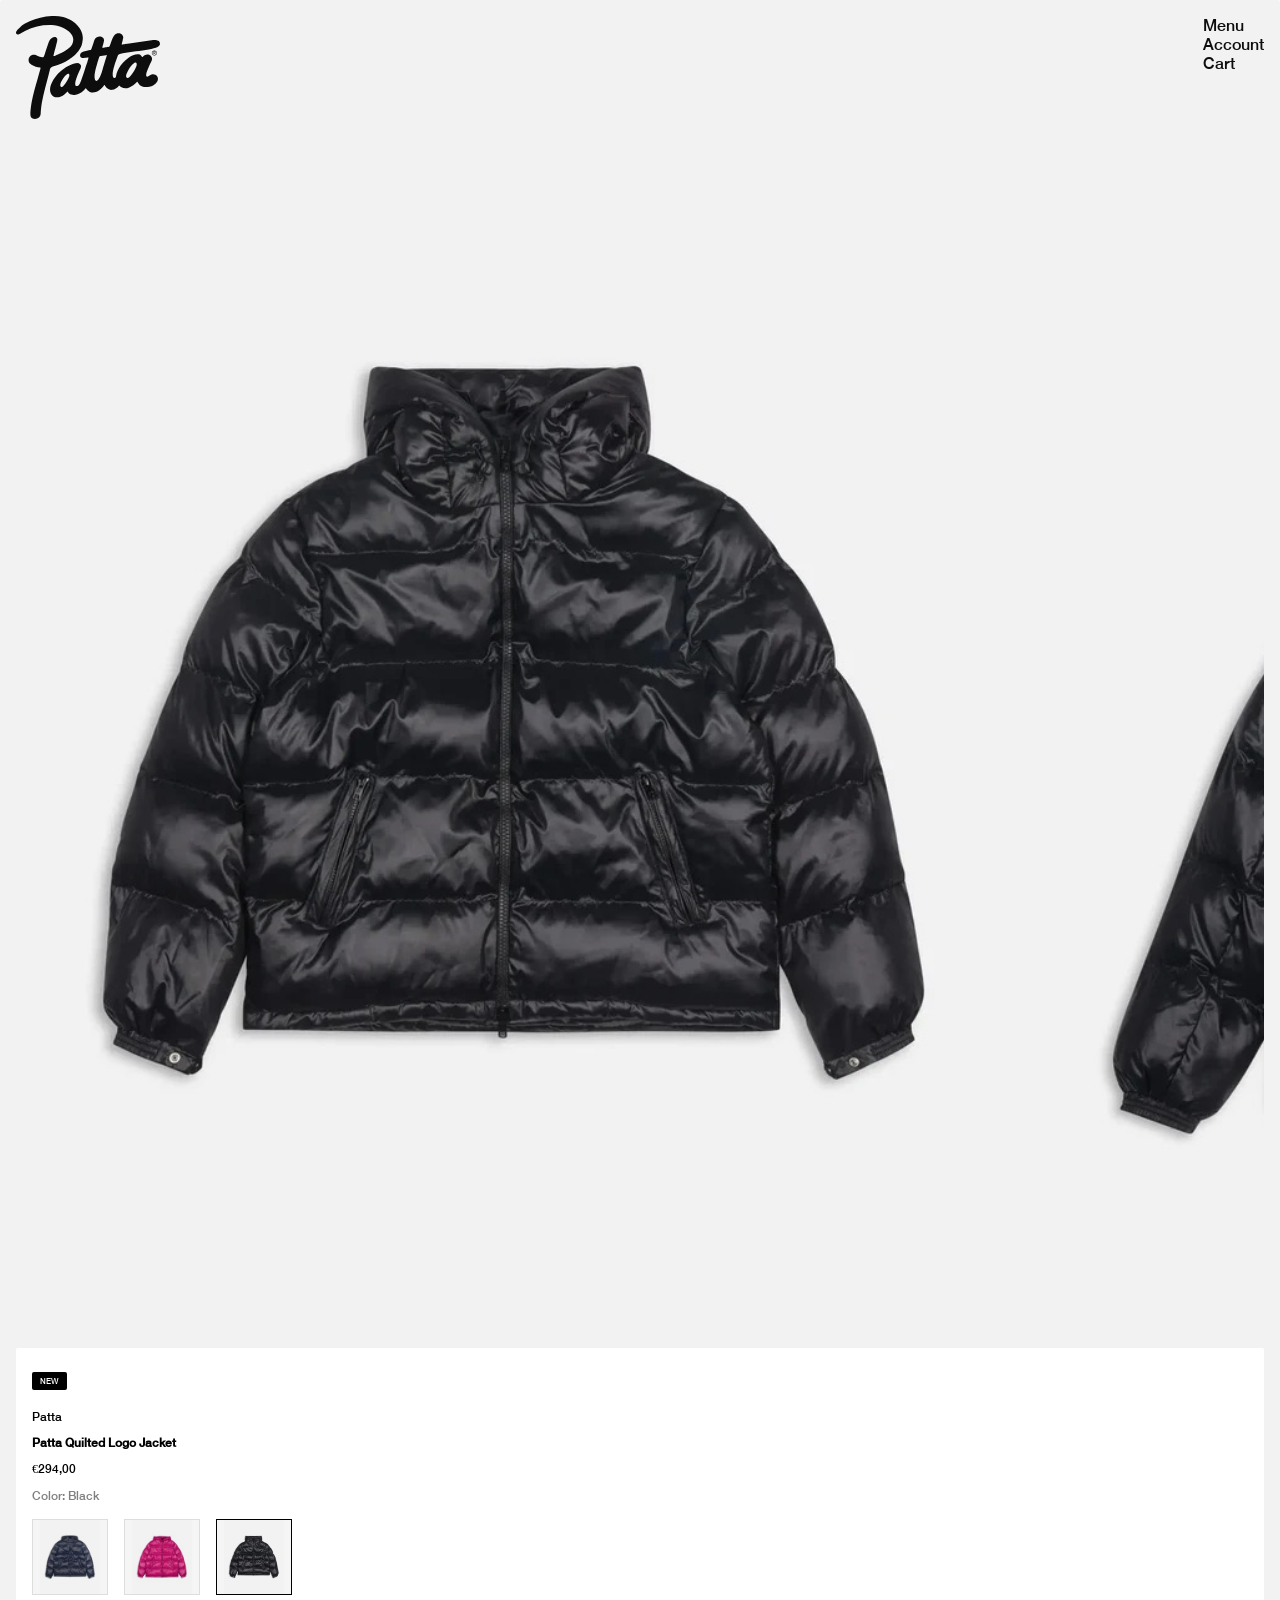
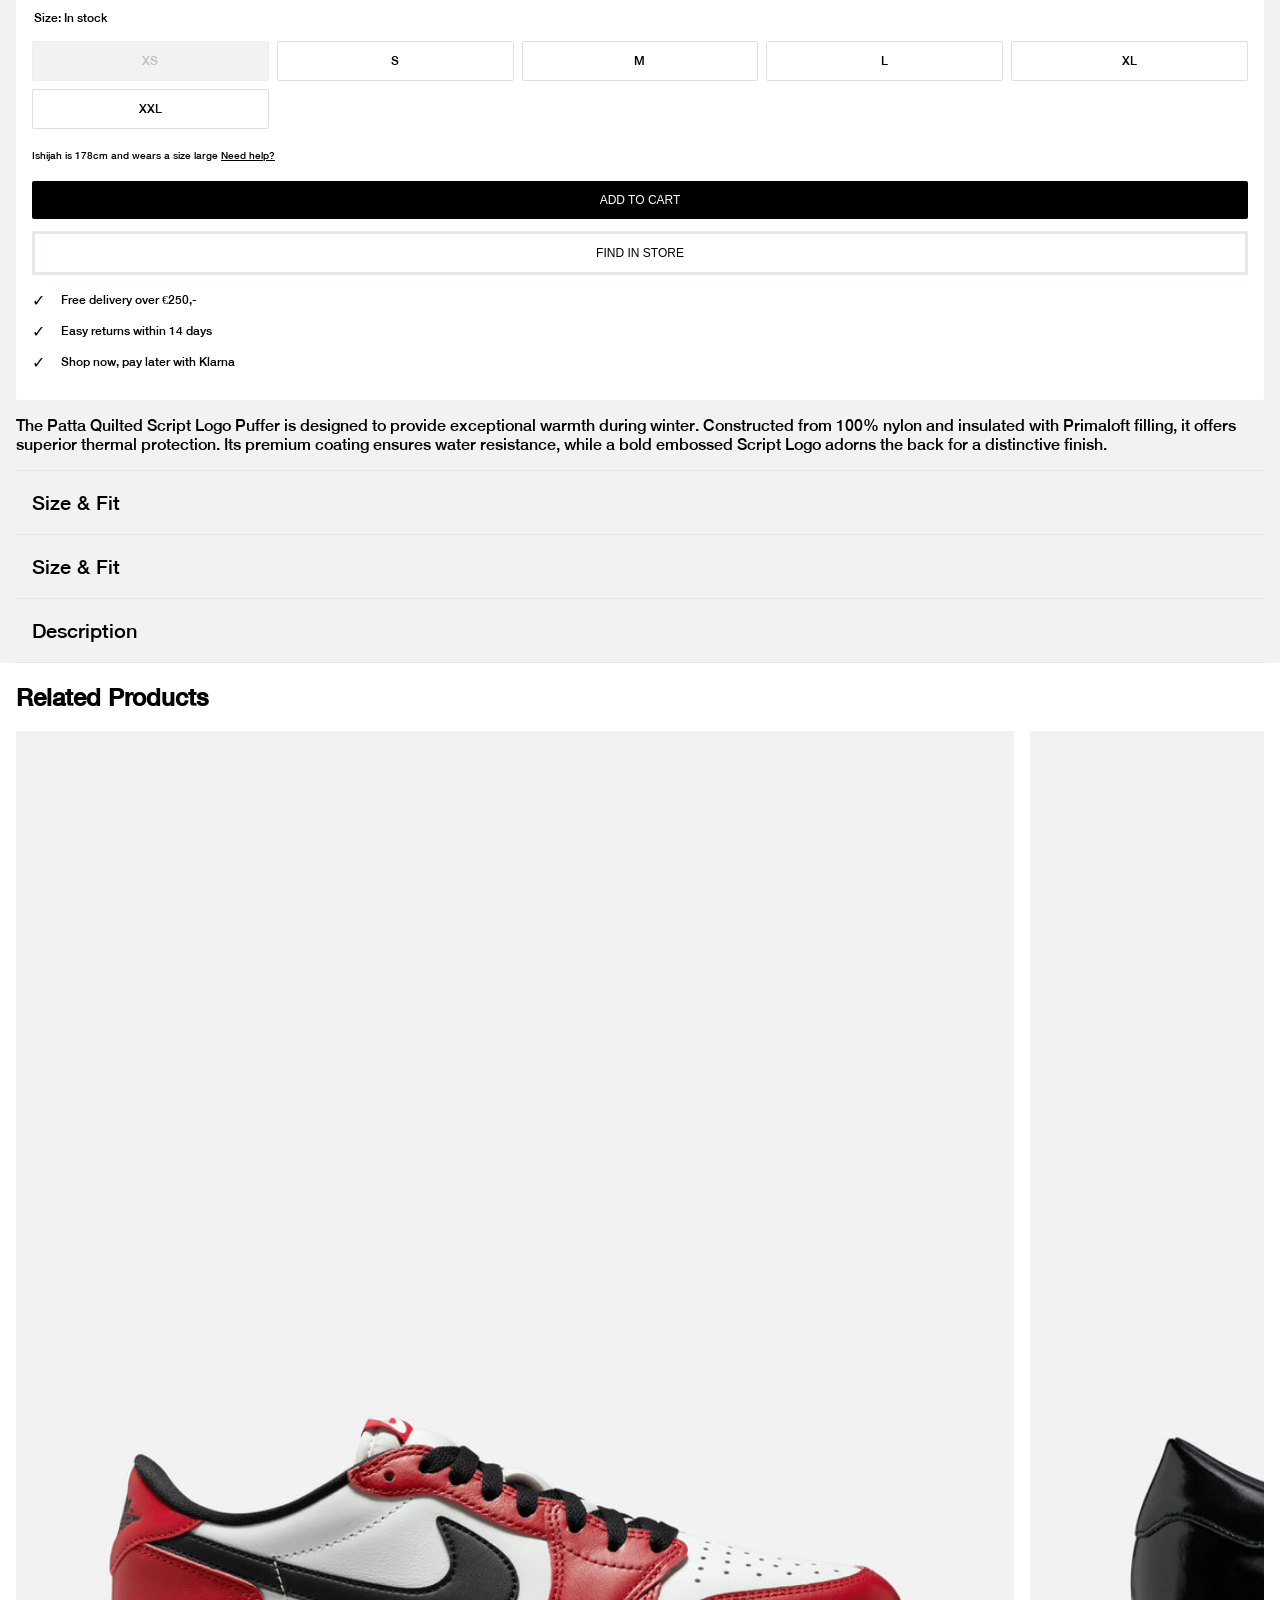
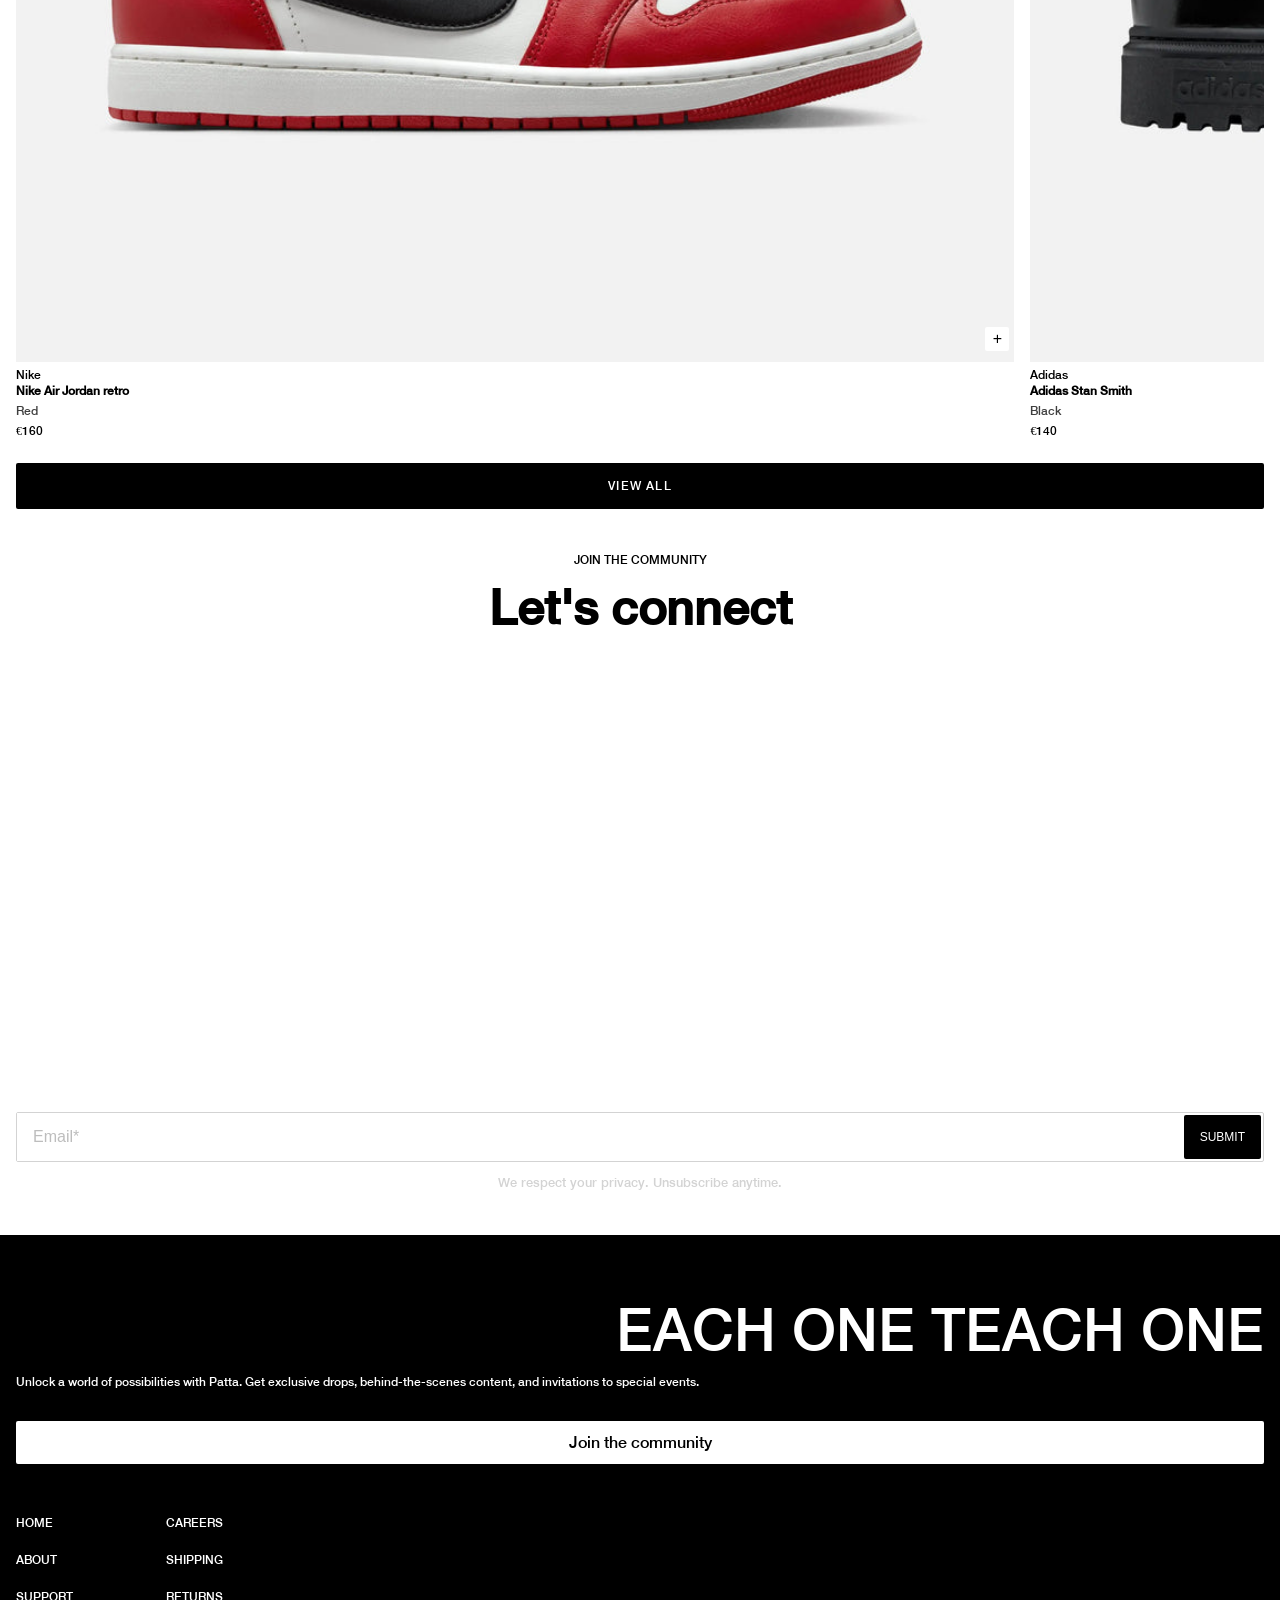
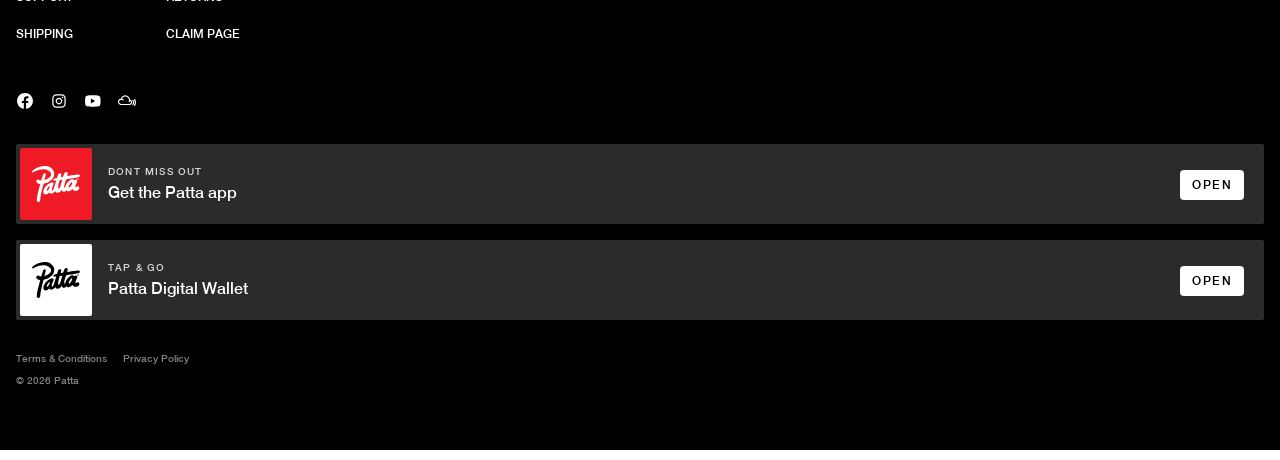
==== commit 61efa972: "Update product.html" ====
--- a/product.html
+++ b/product.html
@@ -54,7 +54,7 @@
                         <li>
                         <label>
                             <input type="radio" name="color" value="pink">
-                            <img src="/images/PufferRozeProduct.jpeg" alt="">
+                            <img src="images/PufferRozeProduct.jpeg" alt="">
                         </label>
                         </li>
 
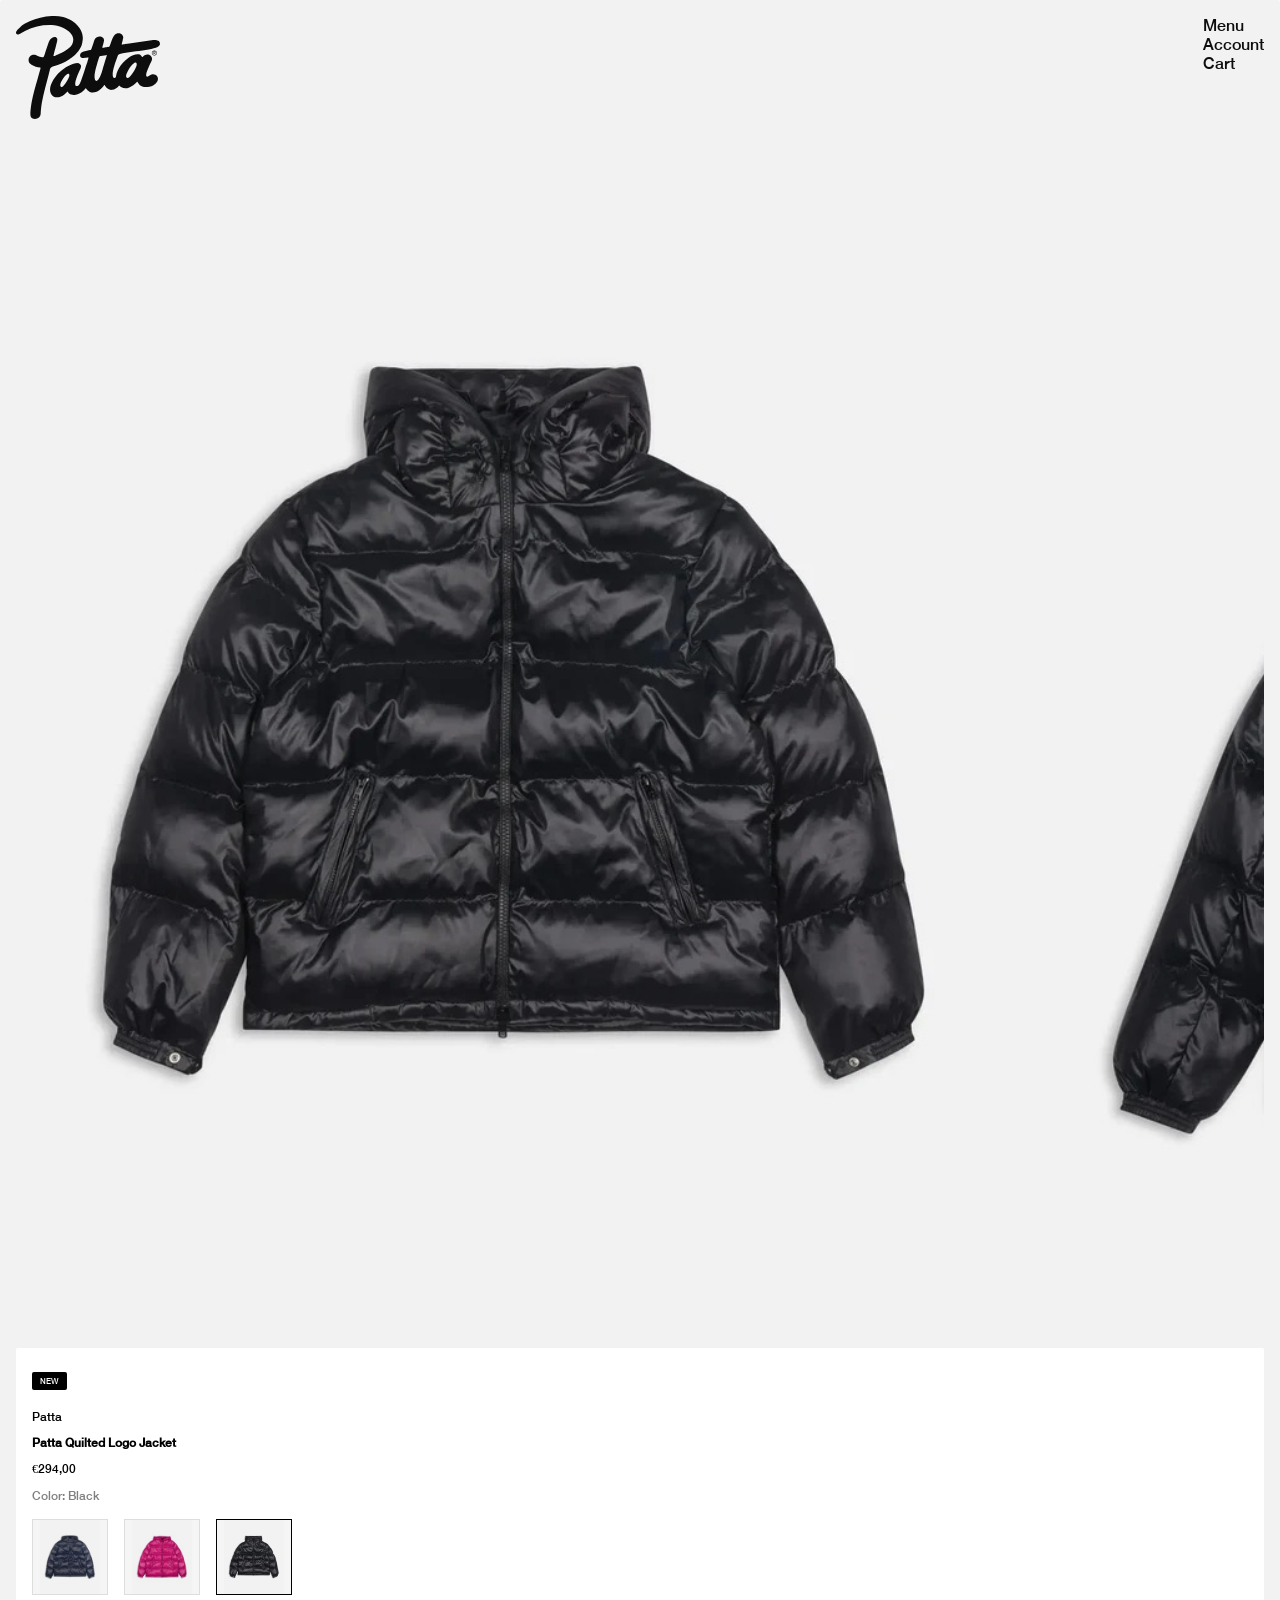
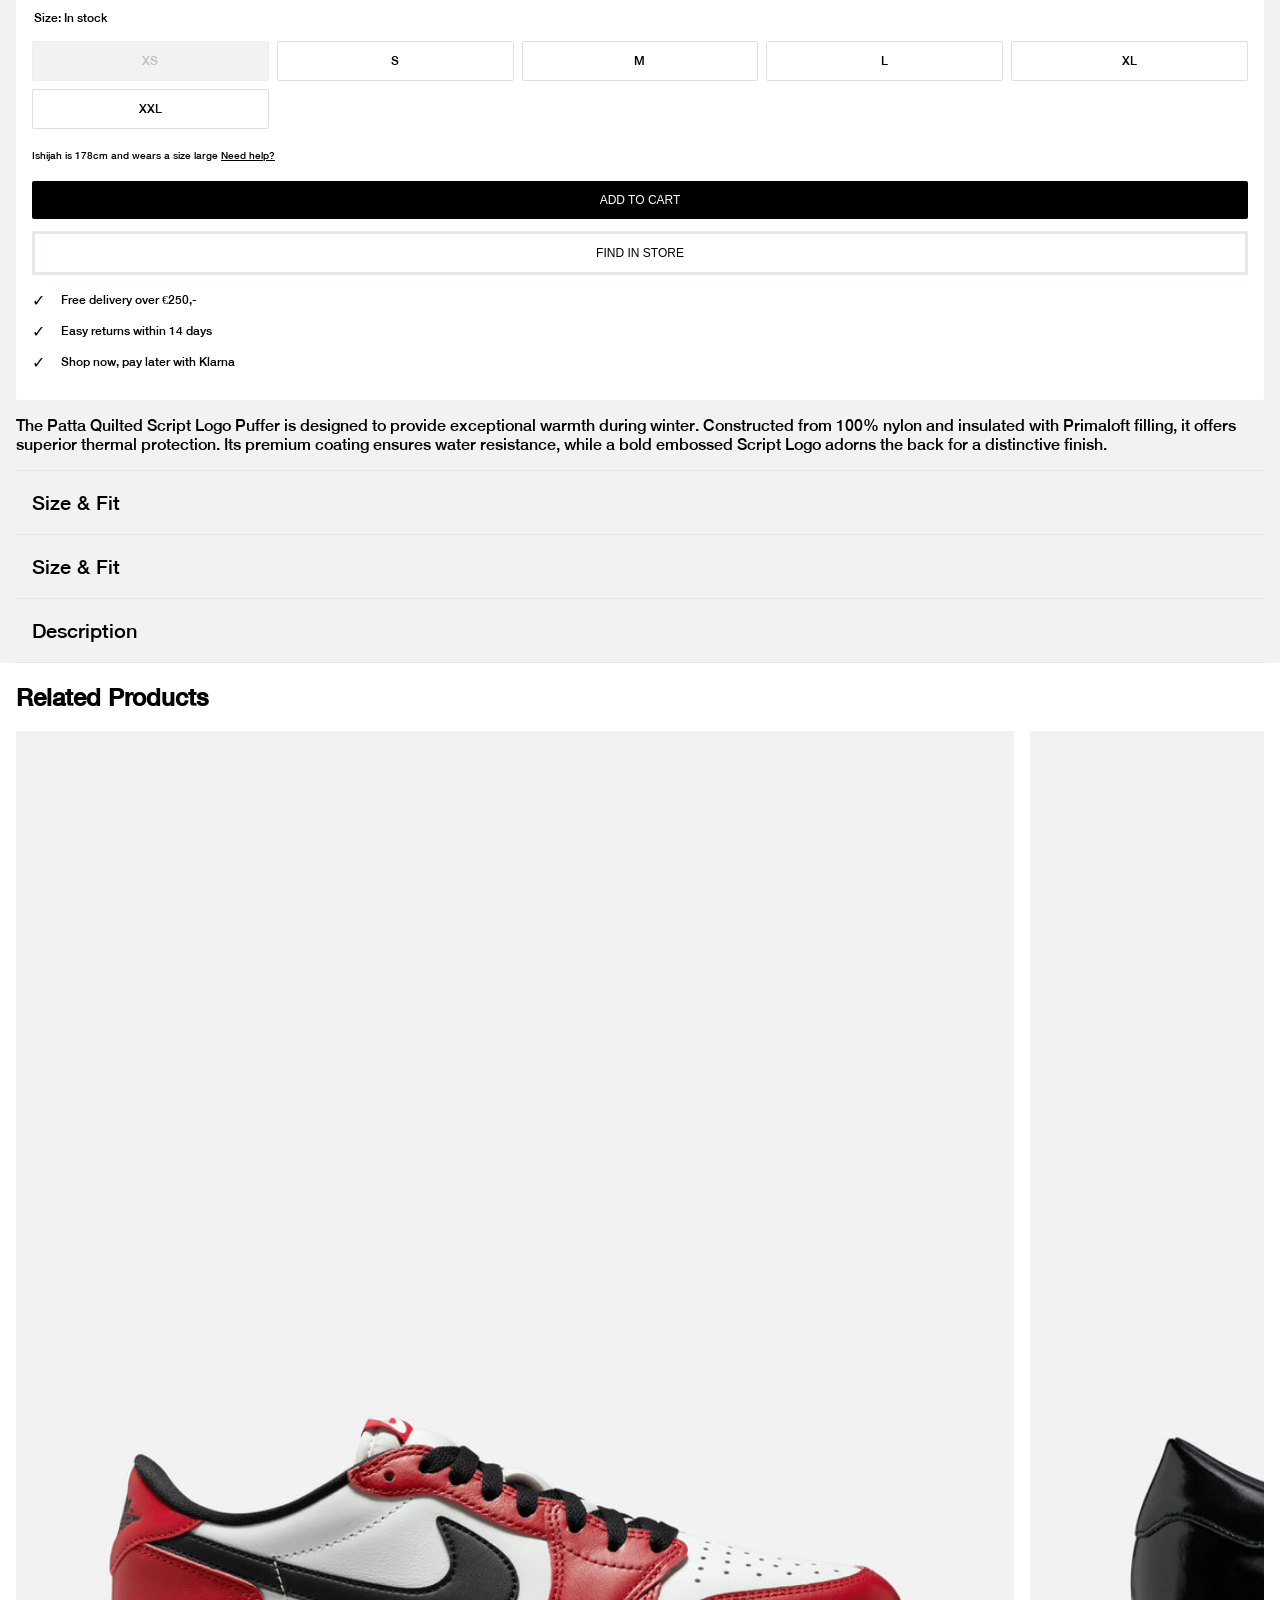
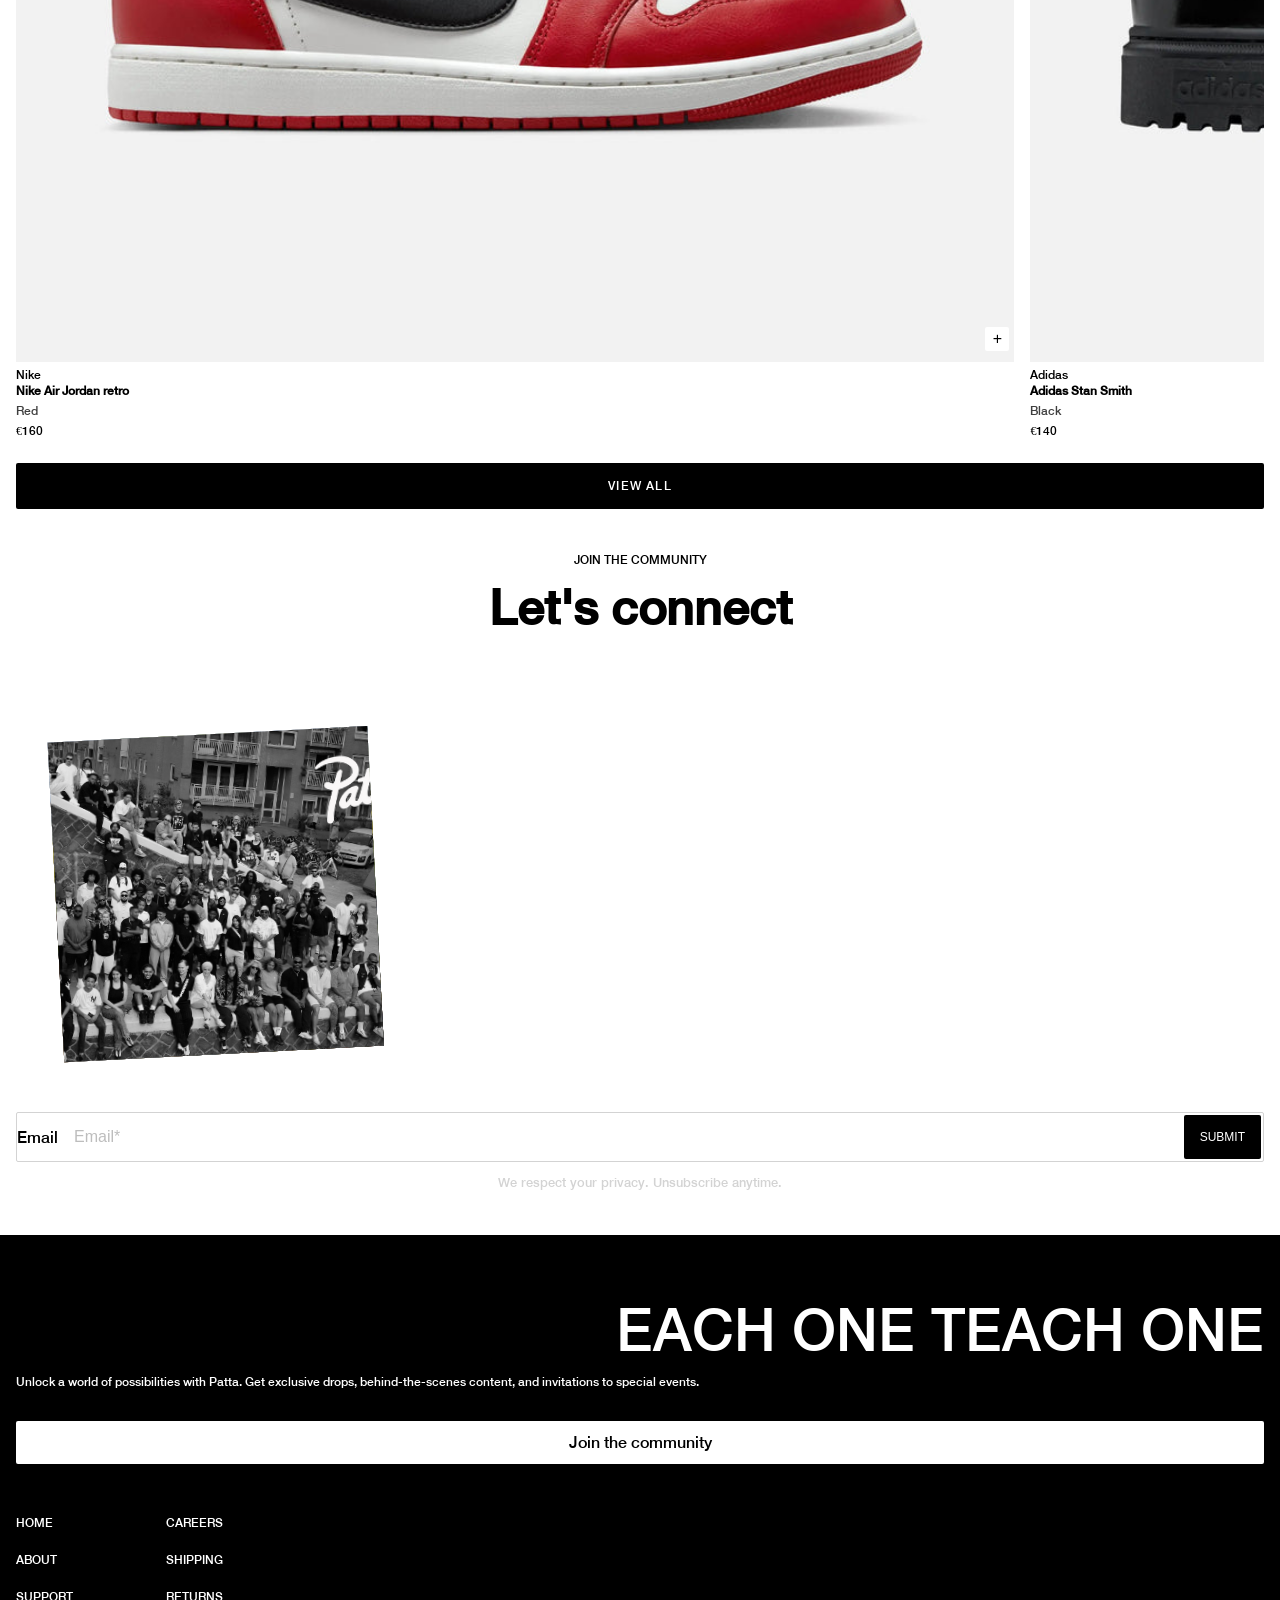
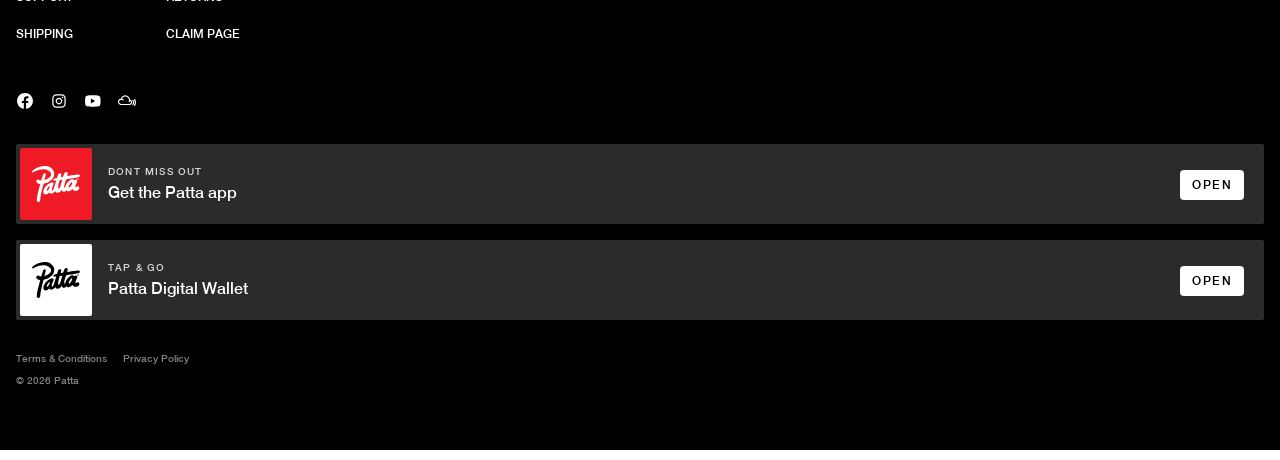
==== commit e72d8a0e: "Add files via upload" ====
--- a/product.html
+++ b/product.html
@@ -1,37 +1,37 @@
 <!DOCTYPE html>
 <html lang="nl">
-	
+
 <head>
-	<meta charset="UTF-8">
-	<meta name="author" content="Daan de Sanders">
-	<meta name="viewport" content="width=device-width, initial-scale=1">
-	
-	<title>Patta</title>
-	
-	<link href="styles/product.css" rel="stylesheet">
-	<link rel="icon" type="image/svg+xml" href="images/PattaLogoSite.png">
+    <meta charset="UTF-8">
+    <meta name="author" content="Daan de Sanders">
+    <meta name="viewport" content="width=device-width, initial-scale=1">
+
+    <title>Patta product pagina</title>
+
+    <link href="styles/product.css" rel="stylesheet">
+    <link rel="icon" type="image/svg+xml" href="images/PattaLogoSite.png">
 </head>
 
 <body>
-	<header>
-		<nav>
-			<img src="images/pattaLogo.svg" alt="patta logo svg">
-			<ul>
-				<li><a href="">Menu</a></li>
-				<li><a href="">Account</a></li>
-				<li><a href="">Cart</a></li>
-			</ul>
-		</nav>
-	</header>
+    <header>
+        <nav>
+            <img src="images/pattaLogo.svg" alt="patta logo svg">
+            <ul>
+                <li><a href="">Menu</a></li>
+                <li><a href="">Account</a></li>
+                <li><a href="">Cart</a></li>
+            </ul>
+        </nav>
+    </header>
 
     <main>
         <section>
             <ul>
-                <li><img src="images/JasZwart.jpeg" alt=""></li>
-                <li><img src="images/JasZwartAchterkant.jpeg" alt=""></li>
-                <li><img src="images/JasZwartCloseUp.jpeg" alt=""></li>
-                <li><img src="images/JasZwartCloseUp2.jpeg" alt=""></li>
-                <li><img src="images/JasZwartAchterkantModel.jpeg" alt=""></li>
+                <li><img src="images/JasZwart.jpeg" alt="foto voorkant patta jas zwart"></li>
+                <li><img src="images/JasZwartAchterkant.jpeg" alt="foto achterkant patta jas zwart"></li>
+                <li><img src="images/JasZwartCloseUp.jpeg" alt="close uo foto van de mouw"></li>
+                <li><img src="images/JasZwartCloseUp2.jpeg" alt="close up foto van de acherkant"></li>
+                <li><img src="images/JasZwartAchterkantModel.jpeg" alt="achterkant foto met model"></li>
             </ul>
 
             <ul>
@@ -45,24 +45,24 @@
                 <li>
                     <ul>
                         <li>
-                        <label>
-                            <input type="radio" name="color" value="blue">
-                            <img src="images/PufferBlauw.png" alt="">
-                        </label>
-                        </li>
-
-                        <li>
-                        <label>
-                            <input type="radio" name="color" value="pink">
-                            <img src="images/PufferRozeProduct.jpeg" alt="">
-                        </label>
-                        </li>
-
-                        <li>
-                        <label>
-                            <input type="radio" name="color" value="black" checked>
-                            <img src="images/JasZwart.jpeg" alt="">
-                        </label>
+                            <label>
+                                <input type="radio" name="color" value="blue">
+                                <img src="images/PufferBlauw.png" alt="foto van blauwe puffer">
+                            </label>
+                        </li>
+
+                        <li>
+                            <label>
+                                <input type="radio" name="color" value="pink">
+                                <img src="images/PufferRozeProduct.jpeg" alt="roze puffer jas">
+                            </label>
+                        </li>
+
+                        <li>
+                            <label>
+                                <input type="radio" name="color" value="black" checked>
+                                <img src="images/JasZwart.jpeg" alt="zwarte puffer jas">
+                            </label>
                         </li>
                     </ul>
                 </li>
@@ -72,86 +72,91 @@
                             <legend>Size: In stock</legend>
 
                             <label>
-                            <input type="radio" name="size" value="XS" disabled>
-                            XS
-                            </label>
-
-                            <label>
-                            <input type="radio" name="size" value="S">
-                            S
-                            </label>
-
-                            <label>
-                            <input type="radio" name="size" value="M">
-                            M
-                            </label>
-
-                            <label>
-                            <input type="radio" name="size" value="L">
-                            L
-                            </label>
-
-                            <label>
-                            <input type="radio" name="size" value="XL">
-                            XL
-                            </label>
-
-                            <label>
-                            <input type="radio" name="size" value="XXL">
-                            XXL
+                                <input type="radio" name="size" value="XS" disabled>
+                                XS
+                            </label>
+
+                            <label>
+                                <input type="radio" name="size" value="S">
+                                S
+                            </label>
+
+                            <label>
+                                <input type="radio" name="size" value="M">
+                                M
+                            </label>
+
+                            <label>
+                                <input type="radio" name="size" value="L">
+                                L
+                            </label>
+
+                            <label>
+                                <input type="radio" name="size" value="XL">
+                                XL
+                            </label>
+
+                            <label>
+                                <input type="radio" name="size" value="XXL">
+                                XXL
                             </label>
                         </fieldset>
-                            <p>Ishijah is 178cm and wears a size large
-                                <a href="">Need help?</a>
-                            </p>
-                            <button type="submit">ADD TO CART</button>
-                            <button>FIND IN STORE</button>
-                        </form>
-                    </li>
-                    <li>
-                        <ul>
-                            <li>
-                                <p>Free delivery over €250,-</p>
-                            </li>
-                            <li>
-                                <p>Easy returns within 14 days</p>
-                            </li>
-                            <li>
-                                <p>Shop now, pay later with Klarna</p>
-                            </li>
-                        </ul>
-                    </li>
-    </ul>
-
-    <p>The Patta Quilted Script Logo Puffer is designed to provide exceptional warmth during winter. Constructed from 100% nylon and insulated with Primaloft filling, it offers superior thermal protection. Its premium coating ensures water resistance, while a bold embossed Script Logo adorns the back for a distinctive finish.</p>
-       
-        <details>
-            <summary>
-                Size & Fit
-            </summary>
+                        <p>Ishijah is 178cm and wears a size large
+                            <a href="">Need help?</a>
+                        </p>
+                        <button type="submit">ADD TO CART</button>
+                        <button>FIND IN STORE</button>
+                    </form>
+                </li>
+                <li>
+                    <ul>
+                        <li>
+                            <p>Free delivery over €250,-</p>
+                        </li>
+                        <li>
+                            <p>Easy returns within 14 days</p>
+                        </li>
+                        <li>
+                            <p>Shop now, pay later with Klarna</p>
+                        </li>
+                    </ul>
+                </li>
+            </ul>
+
+            <p>The Patta Quilted Script Logo Puffer is designed to provide exceptional warmth during winter. Constructed
+                from 100% nylon and insulated with Primaloft filling, it offers superior thermal protection. Its premium
+                coating ensures water resistance, while a bold embossed Script Logo adorns the back for a distinctive
+                finish.</p>
+
+            <details>
+                <summary>
+                    Size & Fit
+                </summary>
                 <p>
                     Ishijah is 178cm and wears a size large
                 </p>
                 <a href="">Need help?</a>
-       </details>
-
-        <details>
-            <summary>
-                Size & Fit
-            </summary>
+            </details>
+
+            <details>
+                <summary>
+                    Size & Fit
+                </summary>
                 <p>
-                    We offer UPS Standard, Express Saver, and Express shipping options. Final prices are calculated at checkout and exclude import duties which will be charged by UPS after clearing customs.
+                    We offer UPS Standard, Express Saver, and Express shipping options. Final prices are calculated at
+                    checkout and exclude import duties which will be charged by UPS after clearing customs.
                     <br>
-                    We accept returns within 14 days. We kindly remind you that sale items can only be refunded as store credit.
+                    We accept returns within 14 days. We kindly remind you that sale items can only be refunded as store
+                    credit.
                     </br>
                 </p>
                 <a href="">More info</a>
-       </details>
-
-        <details>
-            <summary>
-                Description
-            </summary>
+            </details>
+
+            <details>
+                <summary>
+                    Description
+                </summary>
                 <p>
                     - Main fabric: 100% Nylon (Coated)
                     - Water resistant
@@ -162,164 +167,170 @@
                     - Snap Button adjustable cuff
                     - YKK main and pocket zip closures
                 </p>
-       </details>
-</section>
-
-<section>
-    <h2>
-        Related Products
-    </h2>
-    <ul>
-        <li>
-          <article>
-            <a href="">
-                <img src="images/NikeRood.jpg" alt="Lage rode Nike schoenen">
-              <p>Nike</p>
-				<h3>Nike Air Jordan retro</h3>
-			  <p>Red</p>
-              <p>€160</p>
-            </a>
-			<button>+</button>
-          </article>
-        </li>
-
-        <li>
-          <article>
-            <a href="">
-                <img src="images/AdidasZwart.jpg" alt="lage zwarte adidias schoenen">
-			  <p>Adidas</p>
-			<h3>Adidas Stan Smith</h3>
-			  <p>Black</p>
-              <p>€140</p>
-            </a>
-        <button>+</button>
-          </article>
-        </li>
-
-		<li>
-          <article>
-            <a href="">
-                <img src="images/JordanWit.png" alt="zwarte adidias">
-			  <p>Jordan</p>
-			<h3>Air Jordan 4</h3>
-			  <p>White</p>
-              <p>€140</p>
-            </a>
-        <button>+</button>
-          </article>
-        </li>
-
-		<li>
-          <article>
-            <a href="">
-                <img src="images/NikeZwart.jpg" alt="zwarte adidias">
-			  <p>Jordan</p>
-			<h3>Air Jordan 4</h3>
-			  <p>White</p>
-              <p>€140</p>
-            </a>
-            <button>+</button>
-          </article>
-        </li>
-
-      </ul>
-    <a href="">View all</a>
-
-</section>
-
-	<section>
-	<p> join the community</p>
-      <h2>Let's connect</h2>
-	  <ul>
-		<li>
-			<img src="images/Familie.jpeg" alt="">
-		</li>
-
-		<li>
-			<img src="images/Gang.jpeg" alt="">
-		</li>
-
-		<li>
-			<img src="images/HardLopen.jpeg" alt="">
-		</li>
-
-		<li>
-			<img src="images/JasWaslijn.jpeg" alt="">
-		</li>
-
-		<li>
-			<img src="images/MeisjeJas.jpeg" alt="">
-		</li>
-
-		<li>
-			<img src="images/PattaBarca.jpeg" alt="">
-		</li>
-
-		<li>
-			<img src="images/RaceFietsen.jpeg" alt="">
-		</li>
-
-		<li>
-			<img src="images/Team.png" alt="">
-		</li>
-	  </ul>
-
-      <form action="" method="post">
-		<input type="email" placeholder="Email*" />
-        <button type="submit">Submit</button>
-      </form>
-      <p>We respect your privacy. Unsubscribe anytime.</p>
-    </section>
+            </details>
+        </section>
+
+        <section>
+            <h2>
+                Related Products
+            </h2>
+            <ul>
+                <li>
+                    <article>
+                        <a href="">
+                            <img src="images/NikeRood.jpg" alt="Lage rode Nike schoenen">
+                            <p>Nike</p>
+                            <h3>Nike Air Jordan retro</h3>
+                            <p>Red</p>
+                            <p>€160</p>
+                        </a>
+                        <button>+</button>
+                    </article>
+                </li>
+
+                <li>
+                    <article>
+                        <a href="">
+                            <img src="images/AdidasZwart.jpg" alt="lage zwarte adidias schoenen">
+                            <p>Adidas</p>
+                            <h3>Adidas Stan Smith</h3>
+                            <p>Black</p>
+                            <p>€140</p>
+                        </a>
+                        <button>+</button>
+                    </article>
+                </li>
+
+                <li>
+                    <article>
+                        <a href="">
+                            <img src="images/JordanWit.png" alt="witte jordan 4's">
+                            <p>Jordan</p>
+                            <h3>Air Jordan 4</h3>
+                            <p>White</p>
+                            <p>€140</p>
+                        </a>
+                        <button>+</button>
+                    </article>
+                </li>
+
+                <li>
+                    <article>
+                        <a href="">
+                            <img src="images/NikeZwart.jpg" alt="zwarte nikes">
+                            <p>Jordan</p>
+                            <h3>Air Jordan 4</h3>
+                            <p>White</p>
+                            <p>€140</p>
+                        </a>
+                        <button>+</button>
+                    </article>
+                </li>
+
+            </ul>
+            <a href="">View all</a>
+
+        </section>
+
+        <section>
+            <p> join the community</p>
+            <h2>Let's connect</h2>
+            <ul>
+                <li>
+                    <img src="images/Familie.jpeg" alt="">
+                </li>
+
+                <li>
+                    <img src="images/Gang.jpeg" alt="vijf jongens die stoer op de foto staan">
+                </li>
+
+                <li>
+                    <img src="images/HardLopen.jpeg" alt="hardloop foto">
+                </li>
+
+                <li>
+                    <img src="images/JasWaslijn.jpeg" alt="patta trui op waslijn">
+                </li>
+
+                <li>
+                    <img src="images/MeisjeJas.jpeg" alt="meisje met een patta bomber jas aan">
+                </li>
+
+                <li>
+                    <img src="images/PattaBarca.jpeg" alt="3 mensen met patta barcelona collab kleding aan">
+                </li>
+
+                <li>
+                    <img src="images/RaceFietsen.jpeg" alt="iemand die op een racefiets zit">
+                </li>
+
+                <li>
+                    <img src="images/Team.png" alt="foto van het hele patta team">
+                </li>
+            </ul>
+
+            <form action="#" method="post">
+                <label for="email">Email</label>
+                <input type="email" id="email" name="email" placeholder="Email*" required />
+                <button type="submit">Submit</button>
+            </form>
+            <p>We respect your privacy. Unsubscribe anytime.</p>
+        </section>
     </main>
 
-    	<footer>
-		<p>Each one Teach one</p>
-		<p>Unlock a world of possibilities with Patta. Get exclusive drops, behind-the-scenes content, and invitations to special events.</p>
-		<a href="">Join the community</a>
-		<nav aria-label="Footer">
-		<ul>
-			<li><a href="">Home</a></li>
-			<li><a href="">About</a></li>
-			<li><a href="">Support</a></li>
-			<li><a href="">Shipping</a></li>
-		</ul>
-
-		<ul>
-			<li><a href="">Careers</a></li>
-			<li><a href="">Shipping</a></li>
-			<li><a href="">Returns</a></li>
-			<li><a href="">Claim page</a></li>
-		</ul>
-
-		<ul>
-			<li><a href=""><img src="images/FacebookLogo.svg" alt=""></a></li>
-			<li><a href=""><img src="images/InstagramLogo.svg" alt=""></a></li>
-			<li><a href=""><img src="images/YouTubeLogo.svg" alt=""></a></li>
-			<li><a href=""><img src="images/MixCloudLogo.png" alt=""></a></li>
-
-		</ul>
-		</nav>
-
-		<ul>
-			<li><img src="images/PattaAppRood.svg" alt=""></li>
-			<li><p>dont miss out</p>
-			<p>Get the Patta app</p></li>
-			<li><a href="">OPEN</a></li>
-		</ul>
-
-		<ul>
-			<li><img src="images/PattaAppLogoWit.svg" alt=""></li>
-				<li><p>TAP & GO</p>
-				<p>Patta Digital Wallet</p></li>
-			<li><a href="">OPEN</a></li>
-		</ul>
-<ul>
-	<li><a href="">Terms & Conditions</a></li>
-	<li><a href="">Privacy Policy</a></li>
-</ul>
-
-<p>© 2026 Patta</p>
-  </footer>
-
-  	<script defer src="scripts/script.js"></script>
-</body>
+    <footer>
+        <p>Each one Teach one</p>
+        <p>Unlock a world of possibilities with Patta. Get exclusive drops, behind-the-scenes content, and invitations
+            to special events.</p>
+        <a href="">Join the community</a>
+        <nav aria-label="Footer">
+            <ul>
+                <li><a href="">Home</a></li>
+                <li><a href="">About</a></li>
+                <li><a href="">Support</a></li>
+                <li><a href="">Shipping</a></li>
+            </ul>
+
+            <ul>
+                <li><a href="">Careers</a></li>
+                <li><a href="">Shipping</a></li>
+                <li><a href="">Returns</a></li>
+                <li><a href="">Claim page</a></li>
+            </ul>
+
+            <ul>
+                <li><a href=""><img src="images/FacebookLogo.svg" alt="facebook logo"></a></li>
+                <li><a href=""><img src="images/InstagramLogo.svg" alt="instagran logo"></a></li>
+                <li><a href=""><img src="images/YouTubeLogo.svg" alt="youtube logo"></a></li>
+                <li><a href=""><img src="images/MixCloudLogo.png" alt="mixcloud logo"></a></li>
+
+            </ul>
+        </nav>
+
+        <ul>
+            <li><img src="images/PattaAppRood.svg" alt="patta app rood"></li>
+            <li>
+                <p>dont miss out</p>
+                <p>Get the Patta app</p>
+            </li>
+            <li><a href="">OPEN</a></li>
+        </ul>
+
+        <ul>
+            <li><img src="images/PattaAppLogoWit.svg" alt="patta app wit"></li>
+            <li>
+                <p>TAP & GO</p>
+                <p>Patta Digital Wallet</p>
+            </li>
+            <li><a href="">OPEN</a></li>
+        </ul>
+        <ul>
+            <li><a href="">Terms & Conditions</a></li>
+            <li><a href="">Privacy Policy</a></li>
+        </ul>
+
+        <p>© 2026 Patta</p>
+    </footer>
+
+    <script defer src="scripts/script.js"></script>
+</body>
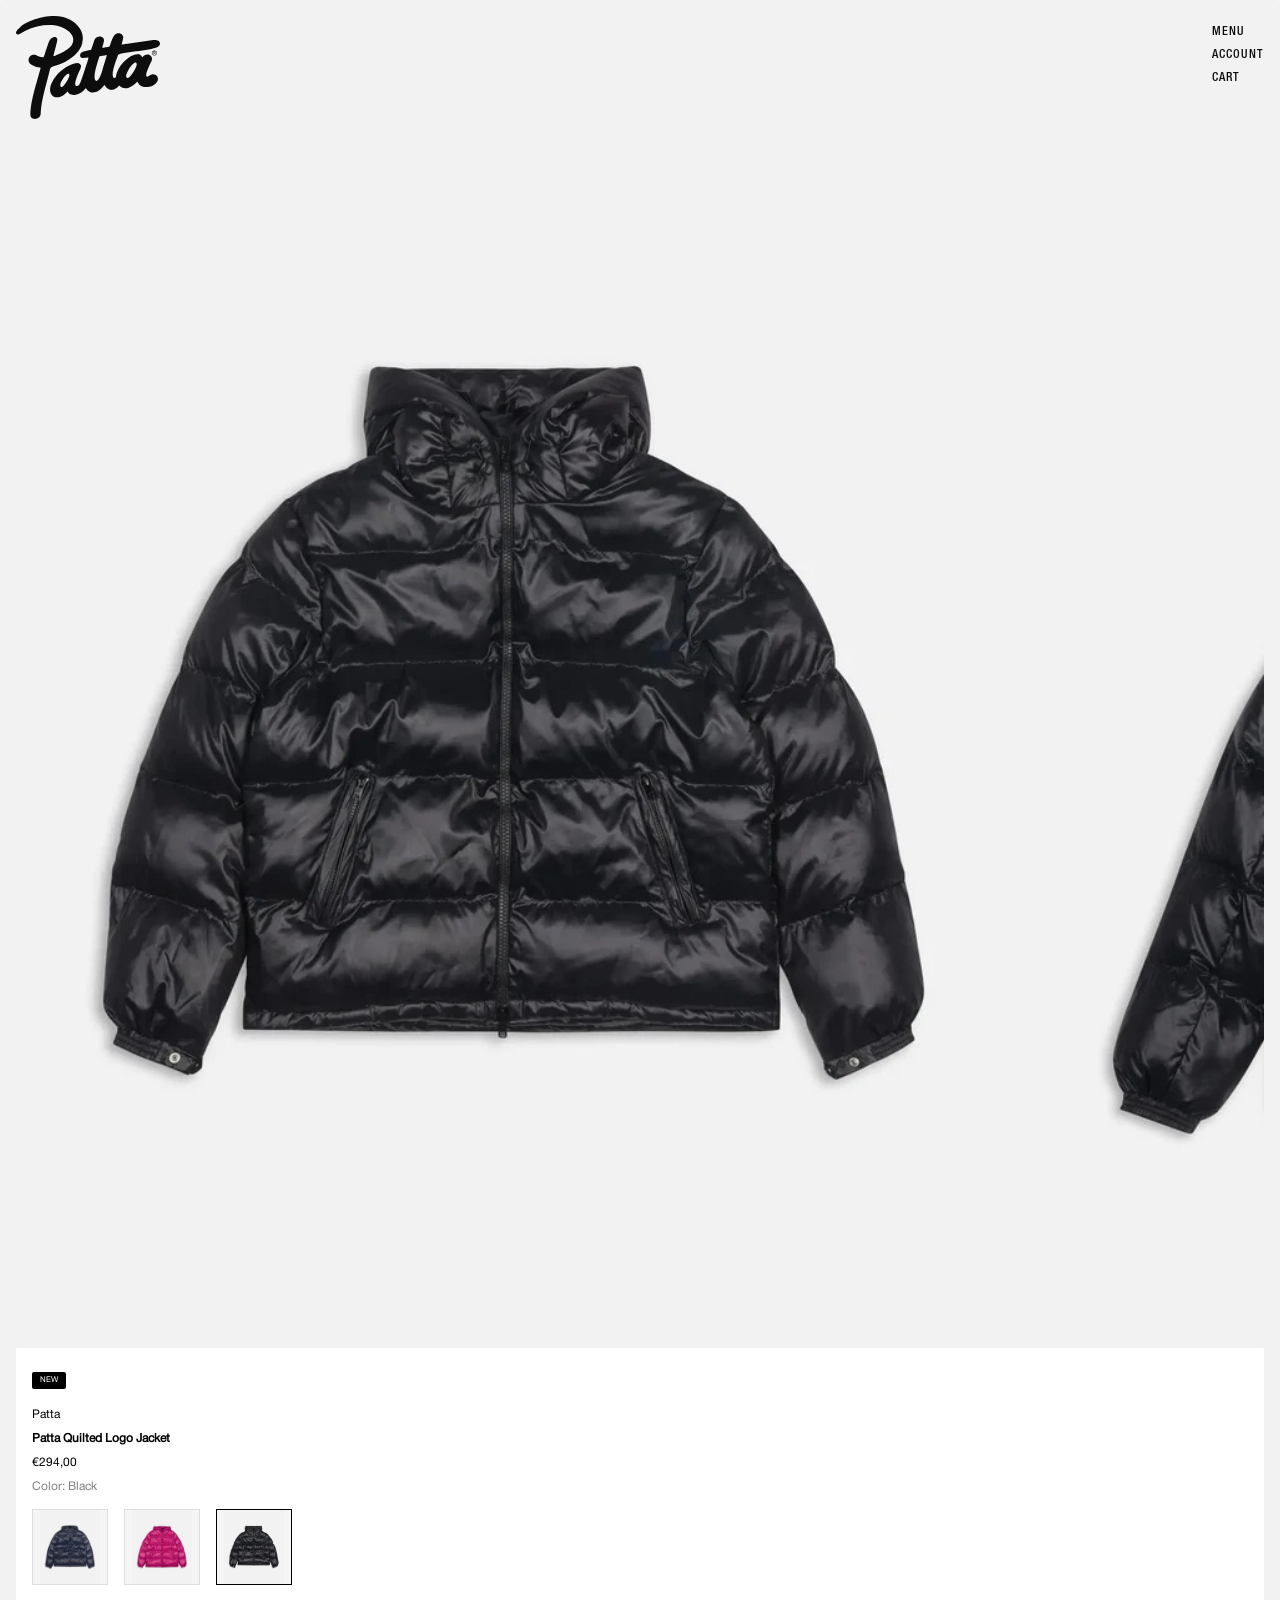
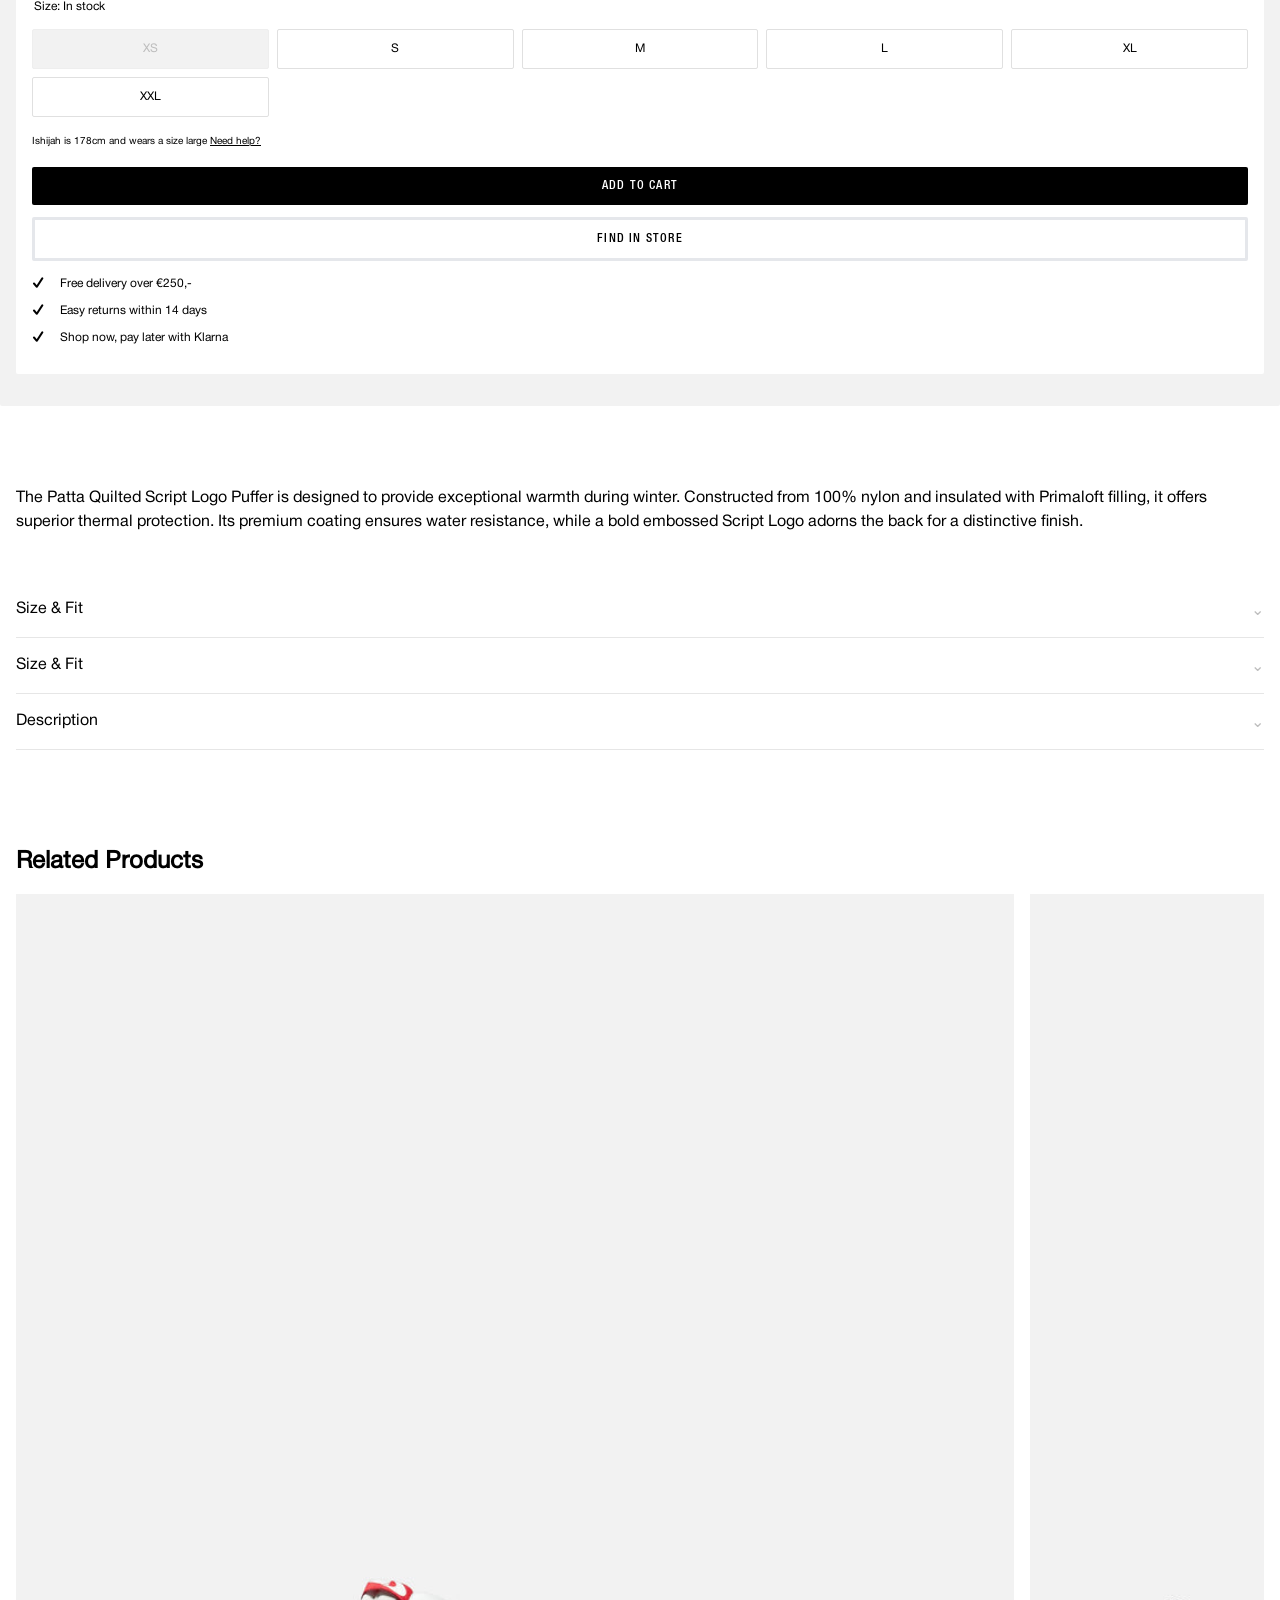
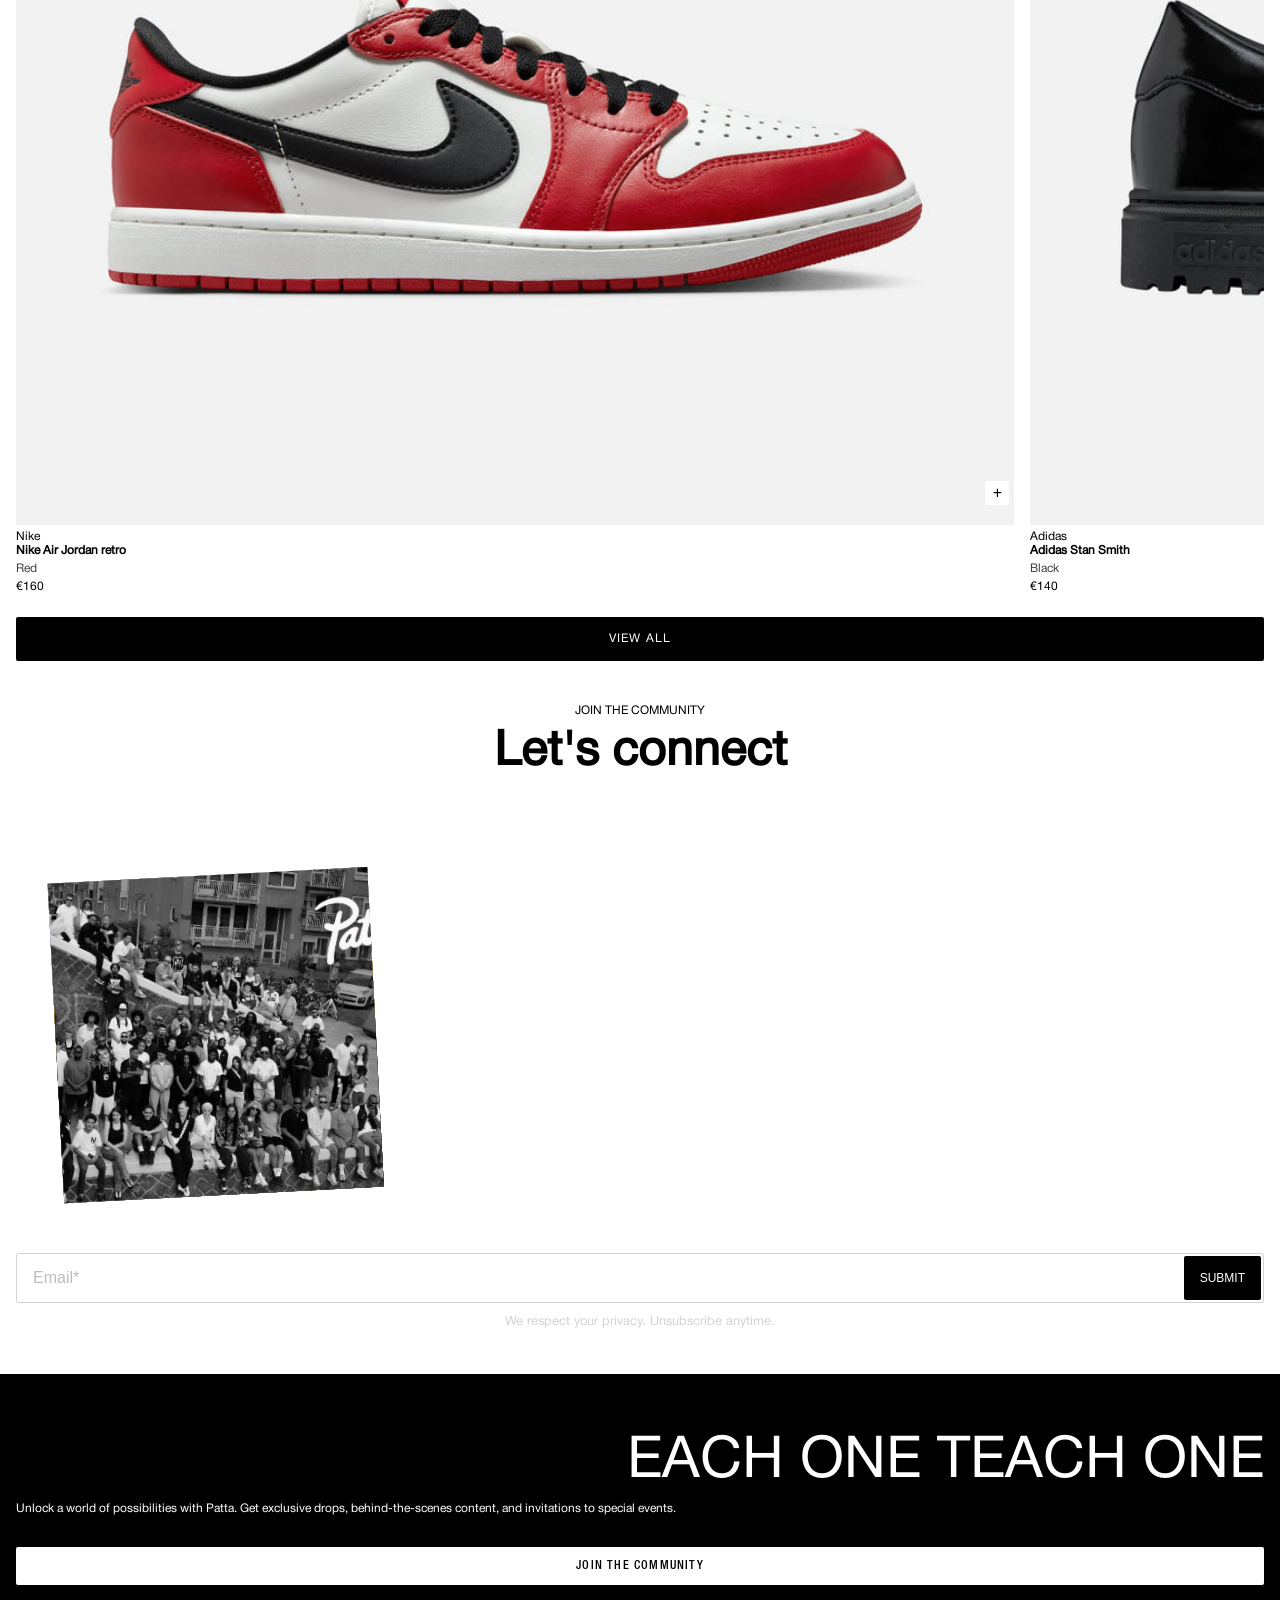
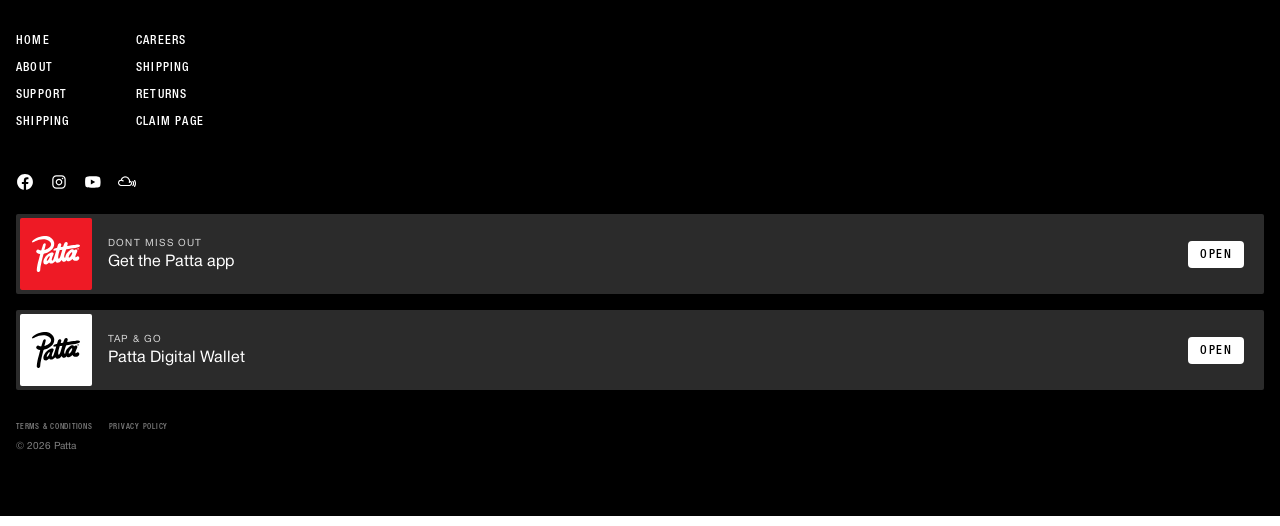
==== commit 93a1f923: "Add files via upload" ====
--- a/product.html
+++ b/product.html
@@ -8,7 +8,9 @@
 
     <title>Patta product pagina</title>
 
+    <link href="styles/generiek.css" rel="stylesheet">
     <link href="styles/product.css" rel="stylesheet">
+
     <link rel="icon" type="image/svg+xml" href="images/PattaLogoSite.png">
 </head>
 
@@ -122,6 +124,8 @@
                     </ul>
                 </li>
             </ul>
+        </section>
+        <section>
 
             <p>The Patta Quilted Script Logo Puffer is designed to provide exceptional warmth during winter. Constructed
                 from 100% nylon and insulated with Primaloft filling, it offers superior thermal protection. Its premium
@@ -144,11 +148,9 @@
                 </summary>
                 <p>
                     We offer UPS Standard, Express Saver, and Express shipping options. Final prices are calculated at
-                    checkout and exclude import duties which will be charged by UPS after clearing customs.
-                    <br>
+                    checkout and exclude import duties which will be charged by UPS after clearing customs. <br>
                     We accept returns within 14 days. We kindly remind you that sale items can only be refunded as store
                     credit.
-                    </br>
                 </p>
                 <a href="">More info</a>
             </details>
@@ -157,16 +159,18 @@
                 <summary>
                     Description
                 </summary>
-                <p>
-                    - Main fabric: 100% Nylon (Coated)
-                    - Water resistant
-                    - Primaloft filling (100% polyester)
-                    - Soft polyamide lining (100% polyamide)
-                    - Large script logo quilted artwork on back
-                    - Drawcord adjustable hem and hood
-                    - Snap Button adjustable cuff
-                    - YKK main and pocket zip closures
-                </p>
+                <ul>
+                    <li>- Main fabric: 100% Nylon (Coated)</li>
+                    <li>- Water resistant</li>
+                    <li>- Primaloft filling (100% polyester)</li>
+                    <li>- Soft polyamide lining (100% polyamide)</li>
+                    <li>- Large script logo quilted artwork on back</li>
+                    <li>- Drawcord adjustable hem and hood</li>
+                    <li>- Snap Button adjustable cuff</li>
+                    <li>- YKK main and pocket zip closures</li>
+                    <br>
+                    <li>POC-AW25-3200-348-0031-001</li>
+                </ul>
             </details>
         </section>
 
@@ -270,7 +274,6 @@
             </ul>
 
             <form action="#" method="post">
-                <label for="email">Email</label>
                 <input type="email" id="email" name="email" placeholder="Email*" required />
                 <button type="submit">Submit</button>
             </form>
--- a/styles/generiek.css
+++ b/styles/generiek.css
@@ -0,0 +1,289 @@
+/*********************/
+/* CUSTOM PROPERTIES */
+/*********************/
+:root {
+    /* startje */
+    --Kleurtekst: #000;
+    --KleurtekstLicht: #fff;
+    --AchtergrondLicht: #fff;
+    --AchtergrondDonker: #000;
+
+    --space-s: .5rem;
+    --space-m: 1rem;
+    --space-l: 2rem;
+
+    --radius: .5rem;
+    --shadow-1: 0 2px 10px rgba(0, 0, 0, .08);
+
+    --dur: 150ms;
+}
+
+
+@font-face {
+    font-family: "Helvetica Neue";
+    src: url("../fonts/HelveticaNeueRoman.otf") format("truetype");
+    font-weight: 500;
+    font-style: normal;
+    font-display: swap;
+}
+
+@font-face {
+    font-family: "Helvetica Neue condensed";
+    src: url("../fonts/HelveticaNeue-MediumCond.otf") format("truetype");
+    font-weight: 500;
+    font-style: normal;
+    font-display: swap;
+}
+
+@font-face {
+    font-family: "Helvetica Neue light";
+    src: url("../fonts/HelveticaNeueLight.otf") format("truetype");
+    font-weight: 500;
+    font-style: normal;
+    font-display: swap;
+}
+
+header {
+    position: fixed;
+    top: 0;
+    left: 0;
+    right: 0;
+    z-index: 10;
+    transition: transform 0.3s ease;
+
+    /* voor het omkeer effect van de elementen in de header */
+    /* bron sanne */
+    mix-blend-mode: difference;
+    color: white;
+}
+
+header.poef {
+    transform: translateY(-100%);
+}
+
+header nav {
+    display: flex;
+    justify-content: space-between;
+}
+
+header nav img {
+    width: 10rem;
+    padding-left: 16px;
+    padding-top: 16px;
+
+}
+
+header nav ul {
+    list-style: none;
+    margin: 0;
+    padding: 16px;
+    font-family: Helvetica Neue;
+
+}
+
+header nav a {
+    color: inherit;
+    text-decoration: none;
+    font-family: Helvetica Neue condensed;
+    text-transform: uppercase;
+    font-size: 0.75em;
+    letter-spacing: 0.1em;
+
+}
+
+header nav li {
+    padding-top: 0.5em;
+
+}
+
+footer {
+    background-color: var(--AchtergrondDonker);
+    color: #fff;
+    padding-top: 60px;
+    padding-left: 16px;
+    padding-right: 16px;
+}
+
+footer>p:first-of-type {
+    font-size: 58px;
+    text-transform: uppercase;
+    text-align: right;
+    padding: 0;
+    margin: 0;
+}
+
+
+footer>p:nth-of-type(2) {
+    font-size: 12px;
+    margin-bottom: 32px;
+
+}
+
+
+footer>a:first-of-type {
+    text-decoration: none;
+    background-color: #fff;
+    color: var(--Kleurtekst);
+    display: block;
+    text-align: center;
+    padding: 12px;
+    border-radius: 2px;
+}
+
+
+footer nav:nth-of-type(1) {
+    margin-top: 48px;
+    display: grid;
+    grid-template-columns: 1fr 1fr;
+    gap: 0;
+    max-width: 200px;
+}
+
+footer nav:nth-of-type(1) ul {
+    list-style: none;
+    margin: 0;
+    padding: 0;
+}
+
+footer nav:nth-of-type(1) li {
+    margin-bottom: 0.75em;
+}
+
+footer nav:nth-of-type(1) a {
+    color: #fff;
+    text-decoration: none;
+    text-transform: uppercase;
+    font-size: 12px;
+    background-color: none;
+}
+
+footer nav ul:nth-of-type(3) {
+    display: flex;
+    gap: 16px;
+    margin-top: 32px;
+}
+
+footer nav ul:nth-of-type(3) img {
+    width: 18px;
+    height: 18px;
+    display: block;
+}
+
+footer>ul:nth-of-type(1),
+footer>ul:nth-of-type(2) {
+    list-style: none;
+    padding: 4px;
+    display: flex;
+    align-items: center;
+
+    gap: 16px;
+
+    background: #2b2b2b;
+    border-radius: 2px;
+}
+
+footer>ul:nth-of-type(1) li:first-child img,
+footer>ul:nth-of-type(2) li:first-child img {
+    border-radius: 2px;
+    display: block;
+}
+
+footer>ul:nth-of-type(1) li:nth-child(2) p:first-child,
+footer>ul:nth-of-type(2) li:nth-child(2) p:first-child {
+    font-size: 10px;
+    letter-spacing: 0.12em;
+    margin: 0 0 6px;
+    opacity: 0.8;
+    text-transform: uppercase;
+}
+
+footer>ul li:nth-child(2) {
+    flex: 1;
+}
+
+footer>ul:nth-of-type(1) li:nth-child(2) p:last-child,
+footer>ul:nth-of-type(2) li:nth-child(2) p:last-child {
+    font-size: 16px;
+    margin: 0;
+}
+
+footer>ul:nth-of-type(1) li:last-child a,
+footer>ul:nth-of-type(2) li:last-child a {
+    text-decoration: none;
+    color: var(--Kleurtekst);
+    background: #fff;
+
+    padding: 8px 12px;
+    border-radius: 4px;
+
+    font-size: 12px;
+    letter-spacing: 0.12em;
+    text-transform: uppercase;
+    margin-right: 16px;
+
+}
+
+footer ul:last-of-type {
+    list-style: none;
+    display: flex;
+    padding: 0;
+    margin: 32px 0 8px;
+    gap: 16px;
+    font-size: 10px;
+}
+
+footer ul:last-of-type a {
+    text-decoration: none;
+    color: gray;
+}
+
+footer>p:last-of-type {
+    color: gray;
+    font-size: 10px;
+    padding-bottom: 64px;
+}
+
+footer a {
+    font-family: Helvetica Neue condensed;
+    text-transform: uppercase;
+    font-size: 0.75em;
+    letter-spacing: 0.1em;
+}
+
+a:focus-visible,
+button:focus-visible,
+input:focus-visible {
+    outline: 2px solid black;
+    outline-offset: 4px;
+}
+
+a,
+button,
+input {
+    transition: transform var(--dur) ease, box-shadow var(--dur) ease, background-color var(--dur) ease, color var(--dur) ease;
+}
+
+a:focus-visible,
+button:focus-visible,
+summary:focus-visible,
+label:focus-visible,
+input:focus-visible {
+    outline: 2px solid #000;
+    outline-offset: 2px;
+}
+
+a:hover {
+    text-decoration: underline;
+}
+
+button:hover {
+    transform: translateY(-1px);
+}
+
+button:active {
+    transform: translateY(0);
+}
+
+input:hover {
+    box-shadow: 0 0 0 1px currentColor;
+}
--- a/styles/product.css
+++ b/styles/product.css
@@ -1,267 +1,208 @@
 /**************/
 /* CSS REMEDY */
 /**************/
-*, *::after, *::before {
-  box-sizing:border-box;  
-}
-
-
-
-
-
-
-/*********************/
-/* CUSTOM PROPERTIES */
-/*********************/
-:root {
-	/* startje */
-	--color-text:#111;
-	--color-background:#eee;
-}
-
-@font-face {
-  font-family: "Helvetica Neue";
-  src: url("../fonts/HelveticaNeue-Medium.ttf") format("truetype");
-  font-weight: 500;
-  font-style: normal;
-  font-display: swap;
-}
-
-body{
-	  font-family: "Helvetica Neue";
-}
-
-html, body {
-  width: 100%;
-  margin: 0;
-  padding: 0;
-  overscroll-behavior: none;
-  
-
-  /* nodig voor het omkeer effect van de elementen in de header */
-  /* bron sanne */
-  background-color: #fff;;
-}
-
-header {
-  position: fixed;
-  top: 0;
-  left: 0;
-  right: 0;
-  z-index: 10; 
-  transition: transform 0.3s ease;
-
-  /* voor het omkeer effect van de elementen in de header */
-  /* bron sanne */
-  mix-blend-mode: difference;
-  color:white;
-}
-
-header.poef {
-  transform: translateY(-100%);
-}
-
-header nav{
-	display: flex;
- 	justify-content: space-between;
-}
-
-header nav img{
-	width: 10rem;
-	padding-left: 16px;
-	padding-top: 16px;
-
-}
-
-header nav ul {
-	list-style: none;
-	margin: 0;
-	padding: 16px;
-	font-family: Helvetica Neue;
-
-}
-
-header nav a{
-	color: inherit;
-  	text-decoration: none;
+*,
+*::after,
+*::before {
+    box-sizing: border-box;
+}
+
+body {
+    font-family: "Helvetica Neue";
+}
+
+html,
+body {
+    width: 100%;
+    margin: 0;
+    padding: 0;
+    overscroll-behavior: none;
+
+
+    /* nodig voor het omkeer effect van de elementen in de header */
+    /* bron sanne */
+    background-color: #fff;
+    ;
 }
 
 section:first-of-type {
     background-color: #F2F2F2;
-	width: 100%;
+    width: 100%;
     padding-left: 16px;
     padding-right: 16px;
     border-radius: 2px;
-}
-
-section:first-of-type > ul:first-of-type{
-display: flex;
-  gap: 8px;
-
-  list-style: none;
-  margin: 0;
-  padding: 0;
-  padding-top: 100px;
-
-  overflow-x: auto;
-  scroll-snap-type: x mandatory;
-}
-
- section:first-of-type ul:first-of-type li{
-  flex:0 0 80%;
-  scroll-snap-align:start;
-}
-
- section:first-of-type ul:first-of-type img{
-  display:block;
-  width:100%;
-  height:auto;
-}
-
- section:first-of-type > ul:nth-of-type(2){
-  list-style:none;
-  margin: 0;
-  padding: 1em;
-  background:#fff;
-  border-radius: 2px;
-}
-
- section:first-of-type > ul:nth-of-type(2) > li:first-of-type p:first-of-type{
-  display:inline-block;
-  padding:.25rem .5rem;
-  background:#000;
-  color:#fff;
-  font-size: 8px;
-  border-radius: 2px;
-}
-
- section:first-of-type > ul:nth-of-type(2) > li:first-of-type h1{
-  font-size: 12px;
-  padding: 0;
-  margin: 0;
-}
-
-
- section:first-of-type > ul:nth-of-type(2) > li:first-of-type p{
-font-size: 12px;
-}
-
- section:first-of-type > ul:nth-of-type(2) > li:first-of-type p:nth-of-type(4){
-font-size: 12px;
-color: gray;
-}
-
-section:nth-of-type(1) > ul:nth-of-type(2) > li:nth-of-type(2) > ul{
-  display:flex;
-  gap:1rem;
-
-  margin:1rem 0;
-  padding:0;
-  list-style:none;
-}
-
-section:nth-of-type(1) > ul:nth-of-type(2) > li:nth-of-type(2) > ul > li {
-  flex: 0 0 4.75rem;   /* dit is de breedte */
-  height:4.75rem;
-
-  border:1px solid #ddd;
-  background:#f5f5f5;
-}
-
-section:nth-of-type(1) > ul:nth-of-type(2) > li:nth-of-type(2) > ul > li img{
-  width:100%;
-  height:100%;
-  object-fit:contain;
-  display:block;
-}
-
-section:nth-of-type(1)
-> ul:nth-of-type(2)
-> li:nth-of-type(2)
-> ul
-> li input{
-  position:absolute;
-  opacity:0;
-}
-
-section:nth-of-type(1)
-> ul:nth-of-type(2)
-> li:nth-of-type(2)
-> ul
-> li input:checked + img{
-  outline:1px solid black;
-}
-
-section:first-of-type form fieldset{
-  border:0;
-  margin:0;
-  padding:0;
-
-  display:grid;
-  grid-template-columns:repeat(5, 1fr);
-  gap:.5rem;
-}
-
-section:first-of-type form legend{
-  font-size:12px;
+    padding-bottom: 2em;
+}
+
+
+
+section:first-of-type>ul:first-of-type {
+    display: flex;
+    gap: 8px;
+
+    list-style: none;
+    margin: 0;
+    padding: 0;
+    padding-top: 100px;
+
+    overflow-x: auto;
+    scroll-snap-type: x mandatory;
+}
+
+section:first-of-type ul:first-of-type li {
+    flex: 0 0 80%;
+    /* bron: chatgpt */
+    scroll-snap-align: start;
+}
+
+section:first-of-type ul:first-of-type img {
+    display: block;
+    width: 100%;
+    height: auto;
+}
+
+section:first-of-type>ul:nth-of-type(2) {
+    list-style: none;
+    margin: 0;
+    padding: 1em;
+    background: var(--AchtergrondLicht);
+    border-radius: 2px;
+}
+
+section:first-of-type>ul:nth-of-type(2)>li:first-of-type p:first-of-type {
+    display: inline-block;
+    padding: .25rem .5rem;
+    background: var(--AchtergrondDonker);
+    color: var(--KleurtekstLicht);
+    font-size: 8px;
+    border-radius: 2px;
+}
+
+section:first-of-type>ul:nth-of-type(2)>li:first-of-type h1 {
+    font-size: 12px;
+    padding: 0;
+    margin: 0;
+}
+
+
+section:first-of-type>ul:nth-of-type(2)>li:first-of-type p {
+    font-size: 12px;
+}
+
+section:first-of-type>ul:nth-of-type(2)>li:first-of-type p:nth-of-type(4) {
+    font-size: 12px;
+    color: gray;
+}
+
+section:nth-of-type(1)>ul:nth-of-type(2)>li:nth-of-type(2)>ul {
+    display: flex;
+    gap: 1rem;
+
+    margin: 1rem 0;
+    padding: 0;
+    list-style: none;
+}
+
+section:nth-of-type(1)>ul:nth-of-type(2)>li:nth-of-type(2)>ul>li {
+    flex: 0 0 4.75rem;
+    /* bron: chatgpt */
+    height: 4.75rem;
+
+    border: 1px solid #ddd;
+    background: #f5f5f5;
+}
+
+section:nth-of-type(1)>ul:nth-of-type(2)>li:nth-of-type(2)>ul>li img {
+    width: 100%;
+    height: 100%;
+    object-fit: contain;
+    display: block;
+}
+
+section:nth-of-type(1)>ul:nth-of-type(2)>li:nth-of-type(2)>ul>li input {
+    position: absolute;
+    opacity: 0;
+}
+
+section:nth-of-type(1)>ul:nth-of-type(2)>li:nth-of-type(2)>ul>li input:checked+img {
+    outline: 1px solid black;
+}
+
+section:first-of-type form fieldset {
+    border: 0;
+    margin: 0;
+    padding: 0;
+
+    display: grid;
+    grid-template-columns: repeat(5, 1fr);
+    gap: .5rem;
+}
+
+section:first-of-type form legend {
+    font-size: 12px;
     margin-bottom: 1rem;
 }
 
-section:first-of-type form fieldset label{
-  height: 40px;
-  display:grid;
-  place-items:center;
-
-  font-size: 12px;
-
-  border:1px solid #e0e0e0;
-  border-radius:2px;
-  background:#fff;
-
-  cursor:pointer;
-}
-
-section:first-of-type form fieldset label input{
-  position:absolute;
-  opacity:0;
+section:first-of-type form fieldset label {
+    height: 40px;
+    display: grid;
+    place-items: center;
+
+    font-size: 12px;
+
+    border: 1px solid #e0e0e0;
+    border-radius: 2px;
+    background: #fff;
+
+    cursor: pointer;
+}
+
+section:first-of-type form fieldset label input {
+    position: absolute;
+    opacity: 0;
 }
 
 /* geselecteerd */
-section:first-of-type form fieldset label:has(input:checked){
-  border-color:#000;
-  border-width: 1px;
-}
-
-section:first-of-type form fieldset label:has(input:disabled){
-  background:#f2f2f2;
-  color:#bdbdbd;
-  border-color:#eee;
-}
-
-section:first-of-type form p{
+section:first-of-type form fieldset label:has(input:checked) {
+    border-color: #000;
+    border-width: 1px;
+}
+
+section:first-of-type form fieldset label:has(input:disabled) {
+    background: #f2f2f2;
+    color: #bdbdbd;
+    border-color: #eee;
+}
+
+section:first-of-type form p {
     font-size: 10px;
     padding-top: 1em;
     padding-bottom: 1em;
 }
 
-section:first-of-type form p a{
-    color: #000;
-}
-
-section:first-of-type form button:first-of-type{
-    color:#fff;
-    background-color: #000;
+section:first-of-type form p a {
+    color: var(--KleurtekstDonker);
+}
+
+section:first-of-type form button:first-of-type {
+    color: var(--AchtergrondLicht);
+    background-color: var(--AchtergrondDonker);
     width: 100%;
     padding-top: 1em;
     padding-bottom: 1em;
     border: none;
     font-size: 12px;
     border-radius: 2px;
-}
-
-section:first-of-type form button:nth-of-type(2){
-    color:#000;
-    background-color: #fff;
+    font-family: Helvetica Neue condensed;
+    text-transform: uppercase;
+    font-size: 0.75em;
+    letter-spacing: 0.1em;
+
+}
+
+section:first-of-type form button:nth-of-type(2) {
+    color: var(--KleurtekstDonker);
+    background-color: var(--AchtergrondLicht);
     width: 100%;
     padding-top: 1em;
     padding-bottom: 1em;
@@ -269,157 +210,213 @@
     border: solid #e5e7eb;
     font-size: 12px;
     border-radius: 2px;
-}
-
-section:first-of-type > ul:nth-of-type(2) > li:nth-of-type(4) > ul{
-  list-style:none;
-  padding:0;
-  margin: 0;
-  margin-top: 1em;
-}
-
-section:first-of-type > ul:nth-of-type(2) > li:nth-of-type(4) > ul > li::before{
-  content:"✓";
-
-}
-
-section:first-of-type > ul:nth-of-type(2) > li:nth-of-type(4) > ul > li{
-  display:flex;
-  gap:1rem;
-  align-items:center;
-  margin:.75rem 0;
-}
-
-section:first-of-type > ul:nth-of-type(2) > li:nth-of-type(4) > ul > li p{
-  margin:0;
-  font-size:12px;
-}
-
-section:first-of-type details{
-  border-top:1px solid #e6e6e6;
-}
-
-section:first-of-type details:last-of-type{
-  border-bottom:1px solid #e6e6e6;
-}
-
-section:first-of-type summary{
-  list-style:none;
-  cursor:pointer;
-
-  padding:1.25rem 16px;
-
-  display:flex;
-  align-items:center;
-  justify-content:space-between;
-
-  font-size:1.25rem;
-}
-
-
-section:nth-of-type(2){
-  padding-left:16px;
-  padding-right:16px;
-}
-
-section:nth-of-type(2) article{
-  position:relative;
-}
-
-section:nth-of-type(2) button{
-  position:absolute;
-  bottom:88px;
-  right:5px;
-  background-color:white;
-  border:none;
-  border-radius:2px;
-  margin:0;
-  padding:0;
-  width:24px;
-  height:24px;
-  font-size:16px;
-}
-
-section:nth-of-type(2) ul{
-  display:flex;
-  gap:16px;
-
-  list-style:none;
-  margin:0;
-  padding:0;
-
-  overflow-x:auto;
-  scroll-snap-type:x mandatory;
-}
-
-section:nth-of-type(2) li{
-  flex:0 0 80%;
-  scroll-snap-align:start;
-}
-
-section:nth-of-type(2) ul li img{
-  width:100%;
-  height:100%;
-  object-fit:contain;
-  display:block;
-}
-
-section:nth-of-type(2) > a:last-of-type{
-  display:block;
-  margin-top:24px;
-  padding:16px 0;
-
-  background:black;
-  color:white;
-
-  text-align:center;
-  text-transform:uppercase;
-  letter-spacing:0.1em;
-  font-size:12px;
-
-  text-decoration:none;
-  border-radius:2px;
-}
-
-section:nth-of-type(2) a{
-  text-decoration:none;
-  color:black;
-}
-
-section:nth-of-type(2) p {
-	font-size: 12px;
-	margin: 0;
-	padding: 0;
-	padding-top: 6px;
-}
-
-section:nth-of-type(2) article p:nth-of-type(2) {
-  opacity: 0.75;
-}
-
-section:nth-of-type(2) h3 {
-	font-size: 12px;
-	margin: 0;
-	padding-top: 2px;
-
-}
-
-
-section:last-of-type{
-  padding-left:16px;
-  padding-right:16px;
-  margin-top:32px;
-  margin-bottom:32px;
-  text-align:center;
-  overflow:hidden;
-}
-
-section:last-of-type p:first-of-type{
-  text-transform:uppercase;
-  font-size:12px;
-}
-
-section:last-of-type h2{
+
+    font-family: Helvetica Neue condensed;
+    text-transform: uppercase;
+    font-size: 0.75em;
+    letter-spacing: 0.1em;
+}
+
+section:first-of-type>ul:nth-of-type(2)>li:nth-of-type(4)>ul {
+    list-style: none;
+    padding: 0;
+    margin: 0;
+    margin-top: 1em;
+}
+
+section:first-of-type>ul:nth-of-type(2)>li:nth-of-type(4)>ul>li::before {
+    content: "✓";
+
+}
+
+section:first-of-type>ul:nth-of-type(2)>li:nth-of-type(4)>ul>li {
+    display: flex;
+    gap: 1rem;
+    align-items: center;
+    margin: .75rem 0;
+}
+
+section:first-of-type>ul:nth-of-type(2)>li:nth-of-type(4)>ul>li p {
+    margin: 0;
+    font-size: 12px;
+}
+
+section:nth-of-type(2) {
+    padding-left: 1em;
+    padding-right: 1em;
+    padding-bottom: 5em;
+}
+
+section:nth-of-type(2) details {
+    border-bottom: 1px solid #e6e6e6;
+}
+
+section:nth-of-type(2) details:last-of-type {
+    border-bottom: 1px solid #e6e6e6;
+}
+
+section:nth-of-type(2) details p {
+    color: var(--KleurtekstDonker);
+    font-size: 0.75em;
+    font-family: Helvetica Neue light;
+}
+
+section:nth-of-type(2) details a {
+    color: var(--KleurtekstDonker);
+    font-size: 0.75em;
+    font-family: Helvetica Neue;
+    margin-bottom: 20px;
+    display: inline-block;
+
+}
+
+section:nth-of-type(2) details ul {
+    list-style: none;
+    color: var(--KleurtekstDonker);
+    font-size: 0.75em;
+    font-family: Helvetica Neue light;
+    margin-bottom: 20px;
+    padding: 0;
+    margin: 0;
+    line-height: 1.5em;
+}
+
+
+section:nth-of-type(2)>p {
+    font-family: Helvetica Neue;
+    font-size: 1em;
+    padding-top: 4em;
+    padding-bottom: 2em;
+    line-height: 1.5em;
+}
+
+
+section:nth-of-type(2) summary {
+    position: relative;
+    list-style: none;
+    cursor: pointer;
+
+    padding-top: 1.25em;
+    padding-bottom: 1.25em;
+    display: flex;
+    align-items: center;
+    justify-content: space-between;
+
+    font-size: 1rem;
+}
+
+section:nth-of-type(2) summary::after {
+    content: "⌄";
+    position: absolute;
+    right: 0;
+    transition: transform 0.3s ease;
+    color: #bdbdbd;
+}
+
+section:nth-of-type(3) {
+    padding-left: 16px;
+    padding-right: 16px;
+}
+
+section:nth-of-type(3) article {
+    position: relative;
+}
+
+section:nth-of-type(3) button {
+    position: absolute;
+    bottom: 88px;
+    right: 5px;
+    background-color: var(--AchtergrondLicht);
+    border: none;
+    border-radius: 2px;
+    margin: 0;
+    padding: 0;
+    width: 24px;
+    height: 24px;
+    font-size: 16px;
+}
+
+section:nth-of-type(3) ul {
+    display: flex;
+    gap: 16px;
+
+    list-style: none;
+    margin: 0;
+    padding: 0;
+
+    overflow-x: auto;
+    scroll-snap-type: x mandatory;
+}
+
+section:nth-of-type(3) li {
+    flex: 0 0 80%;
+    /* bron: chatgpt */
+    scroll-snap-align: start;
+}
+
+section:nth-of-type(3) ul li img {
+    width: 100%;
+    height: 100%;
+    object-fit: contain;
+    display: block;
+}
+
+section:nth-of-type(3)>a:last-of-type {
+    display: block;
+    margin-top: 24px;
+    padding: 16px 0;
+
+    background: var(--AchtergrondDonker);
+    color: var(--KleurtekstLicht);
+
+    text-align: center;
+    text-transform: uppercase;
+    letter-spacing: 0.1em;
+    font-size: 12px;
+
+    text-decoration: none;
+    border-radius: 2px;
+}
+
+section:nth-of-type(3) a {
+    text-decoration: none;
+    color: var(--KleurtekstDonker);
+}
+
+section:nth-of-type(3) p {
+    font-size: 12px;
+    margin: 0;
+    padding: 0;
+    padding-top: 6px;
+}
+
+section:nth-of-type(3) article p:nth-of-type(2) {
+    opacity: 0.75;
+}
+
+section:nth-of-type(3) h3 {
+    font-size: 12px;
+    margin: 0;
+    padding-top: 2px;
+
+}
+
+
+section:last-of-type {
+    padding-left: 16px;
+    padding-right: 16px;
+    margin-top: 32px;
+    margin-bottom: 32px;
+    text-align: center;
+    overflow: hidden;
+}
+
+section:last-of-type p:first-of-type {
+    text-transform: uppercase;
+    font-size: 12px;
+}
+
+section:last-of-type h2 {
     font-size: 48px;
     padding: 0;
     margin: 0;
@@ -427,242 +424,107 @@
 }
 
 /* bron sanne */
-section:last-of-type ul{
-  --blokje-size:min(60vw, 20em);
-  --caro-duration:32s;
-
-  margin:0;
-  padding-top:3rem;
-  padding-bottom:5rem;
-  list-style-type:"";
-
-  display:grid;
-
-  perspective:90em;
-  transform-style:preserve-3D;
-
-  rotate:z -3deg;
+section:last-of-type ul {
+    --blokje-size: min(60vw, 20em);
+    --caro-duration: 32s;
+
+    margin: 0;
+    padding-top: 3rem;
+    padding-bottom: 5rem;
+    list-style-type: "";
+
+    display: grid;
+
+    perspective: 90em;
+    transform-style: preserve-3D;
+
+    rotate: z -3deg;
 }
 
 /* bron sanne */
-section:last-of-type li{
-  grid-column-start:1;
-  grid-row-start:1;
-  width:var(--blokje-size);
-  aspect-ratio:1;
-
-  animation:rotate3D var(--caro-duration) infinite linear;
-  animation-delay:calc(var(--caro-duration) / sibling-count() * sibling-index() * -1);
-
-  backface-visibility:hidden;
-}
-
-section:last-of-type:hover li{
-  animation-play-state:paused;
-}
-
-section:last-of-type ul img{
-  width:100%;
-  height:100%;
-  object-fit:cover;
-  display:block;
-}
-
-section:last-of-type form{
-  width:100%;
-  display:flex;
-  align-items:center;
-
-  border:1px solid lightgray;
-  border-radius:2px;
-  background:#fff;
-}
-
-section:last-of-type form input{
-  flex:1;
-  font-size:1rem;
-  padding:0 1rem;
-  height:3rem;
-  border:none;
-  min-width:0;
-}
-
-section:last-of-type form input::placeholder{
-  color:#bdbdbd;
-}
-
-section:last-of-type form button{
-  border:none;
-  background:#000;
-  font-size:12px;
-  color:#fff;
-
-  padding:15px 1rem;
-  margin:0 2px 0 0;
-
-  text-transform:uppercase;
-  border-radius:2px;
-}
-
-section:last-of-type p:last-of-type{
-  font-size:0.8rem;
-  color:lightgray;
-}
-
-footer{
-	background-color: #000;
-	color: #fff;
-	padding-top: 60px;
-	padding-left: 16px;
-	padding-right: 16px;
-}
-
-footer > p:first-of-type{
-	font-size: 58px;
-	text-transform: uppercase;
-	text-align: right;
-	padding: 0;
-	margin: 0;
-}
-
-
-footer > p:nth-of-type(2){
-	font-size: 12px;
-	margin-bottom: 32px;
-
-}
-
-footer > a:first-of-type{
-	text-decoration: none;
-	background-color:#fff;
-	color:#000;
-	display: block;
-	text-align: center;
-	padding: 12px;
-	border-radius: 2px;
-}
-
-
-footer nav:nth-of-type(1){
-  margin-top: 48px;
-  display: grid;
-  grid-template-columns: 1fr 1fr;
-  gap: 0;
-  max-width: 300px;
-}
-
-footer nav:nth-of-type(1) ul{
-  list-style: none;
-  margin: 0;
-  padding: 0;
-}
-
-footer nav:nth-of-type(1) li{
-  margin-bottom: 18px;
-}
-
-footer nav:nth-of-type(1) a{
-  color: #fff;
-  text-decoration: none;
-  text-transform: uppercase;
-  font-size: 12px;
-  background-color: none;
-}
-
-footer nav ul:nth-of-type(3) {
-  display: flex;
-  gap: 16px;
-  margin-top: 32px;
-}
-
-footer nav ul:nth-of-type(3) img {
-  width: 18px;
-  height: 18px;
-  display: block;
-}
-
-footer > ul:nth-of-type(1),
-footer > ul:nth-of-type(2) {
-  list-style: none;
-  padding: 4px;
-  display: flex;
-  align-items: center;
-
-  gap: 16px;
-
-  background: #2b2b2b;
-  border-radius: 2px;
-}
-
-footer > ul:nth-of-type(1) li:first-child img,
-footer > ul:nth-of-type(2) li:first-child img {
-  border-radius: 2px;
-  display: block;
-}
-
-footer > ul:nth-of-type(1) li:nth-child(2) p:first-child,
-footer > ul:nth-of-type(2) li:nth-child(2) p:first-child {
-  font-size: 10px;
-  letter-spacing: 0.12em;
-  margin: 0 0 6px;
-  opacity: 0.8;
-  text-transform: uppercase;
-}
-
-footer > ul li:nth-child(2) {
-  flex: 1;
-}
-
-footer > ul:nth-of-type(1) li:nth-child(2) p:last-child,
-footer > ul:nth-of-type(2) li:nth-child(2) p:last-child {
-  font-size: 16px;
-  margin: 0;
-}
-
-footer > ul:nth-of-type(1) li:last-child a,
-footer > ul:nth-of-type(2) li:last-child a {
-  text-decoration: none;
-  color: #000;
-  background: #fff;
-
-  padding: 8px 12px;
-  border-radius: 4px;
-
-  font-size: 12px;
-  letter-spacing: 0.12em;
-  text-transform: uppercase;  
-  margin-right: 16px;
-
-}
-footer ul:last-of-type {
-	list-style: none;
-	display: flex;
-	padding: 0;
-  	margin: 32px 0 8px;
-	gap: 16px;
-	font-size: 10px;
-}
-
-footer ul:last-of-type a {
-	text-decoration: none;
-	color: gray;
-}
-
-footer > p:last-of-type{
-	color: gray;
-	font-size: 10px;
-	padding-bottom: 64px;
-}
+section:last-of-type li {
+    grid-column-start: 1;
+    grid-row-start: 1;
+    width: var(--blokje-size);
+    aspect-ratio: 1;
+
+    animation: rotate3D var(--caro-duration) infinite linear;
+    animation-delay: calc(var(--caro-duration) / sibling-count() * sibling-index() * -1);
+
+    backface-visibility: hidden;
+}
+
+section:last-of-type:hover li {
+    animation-play-state: paused;
+}
+
+section:last-of-type ul img {
+    width: 100%;
+    height: 100%;
+    object-fit: cover;
+    display: block;
+}
+
+section:last-of-type form {
+    width: 100%;
+    display: flex;
+    align-items: center;
+
+    border: 1px solid lightgray;
+    border-radius: 2px;
+    background: var(--AchtergrondLicht);
+}
+
+section:last-of-type form input {
+    flex: 1;
+    font-size: 1rem;
+    padding: 0 1rem;
+    height: 3rem;
+    border: none;
+    min-width: 0;
+}
+
+section:last-of-type form input::placeholder {
+    color: #bdbdbd;
+}
+
+section:last-of-type form button {
+    border: none;
+    background: var(--AchtergrondDonker);
+    font-size: 12px;
+    color: var(--KleurtekstLicht);
+
+    padding: 15px 1rem;
+    margin: 0 2px 0 0;
+
+    text-transform: uppercase;
+    border-radius: 2px;
+}
+
+section:last-of-type p:last-of-type {
+    font-size: 0.8rem;
+    color: lightgray;
+}
+
+
 
 @keyframes rotate3D {
-  0% {
-    transform:
-      rotateY(0deg)
-      translateZ( calc( var(--blokje-size) * 1.3 ) );
-  }
-  100% {
-    transform:
-      rotateY(-360deg)
-      translateZ( calc( var(--blokje-size) * 1.3  ) );
-  }
+    0% {
+        transform:
+            rotateY(0deg) translateZ(calc(var(--blokje-size) * 1.3));
+    }
+
+    100% {
+        transform:
+            rotateY(-360deg) translateZ(calc(var(--blokje-size) * 1.3));
+    }
+}
+
+/* bron: chatgpt */
+@media (prefers-reduced-motion: reduce) {
+    * {
+        transition: none !important;
+        animation: none !important;
+        scroll-behavior: auto !important;
+    }
 }
